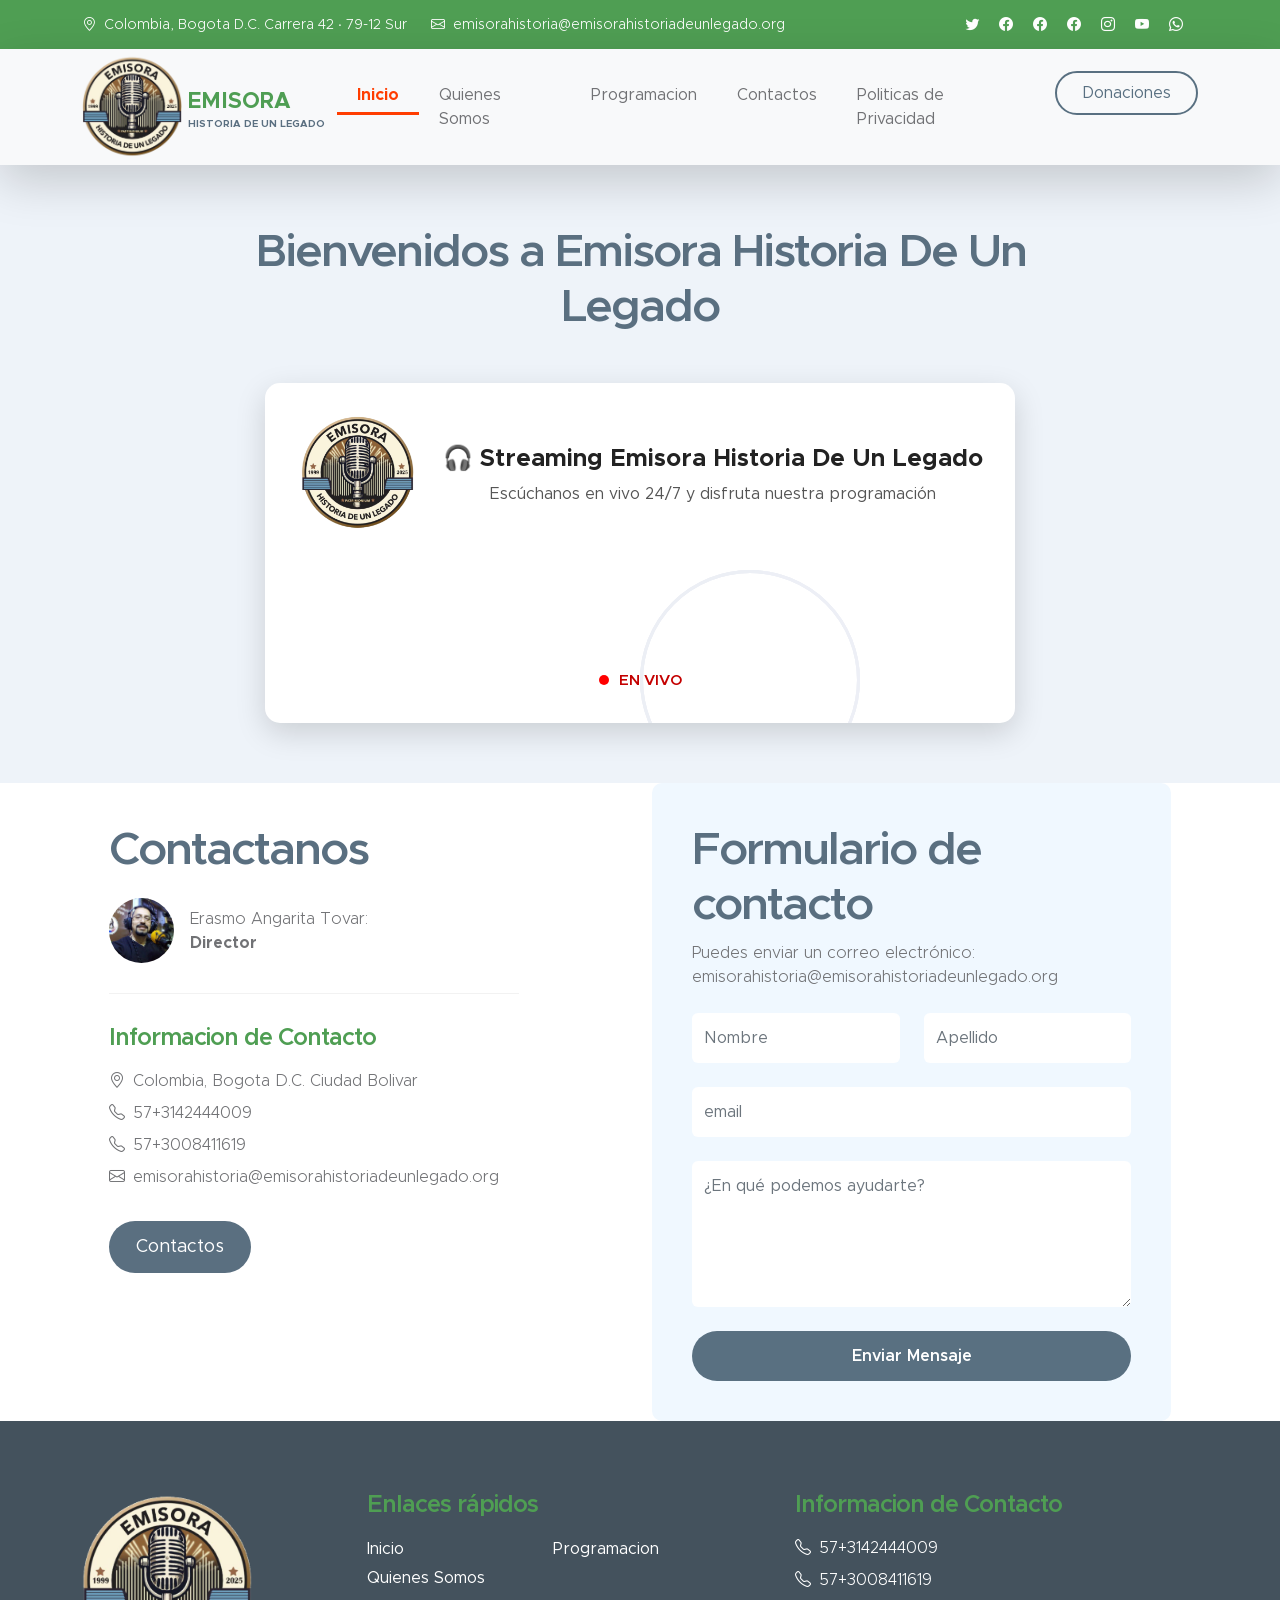
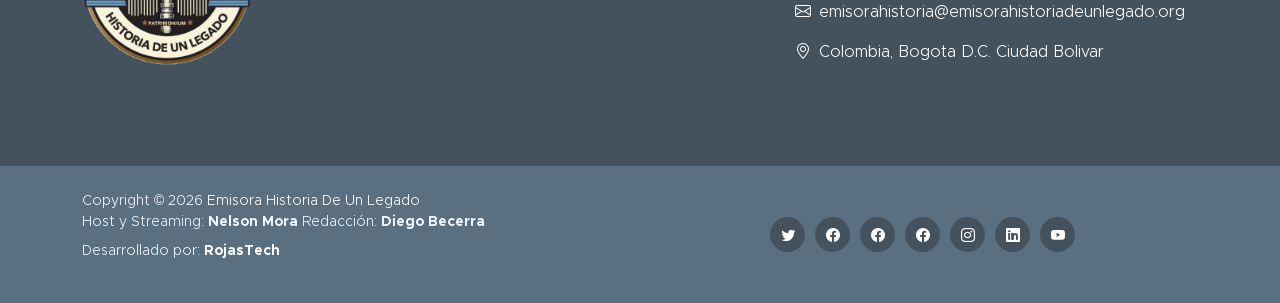
==== contactos.html @ 652acbca "Initial commit: Emisora Historia de un Legado" ====
<!doctype html>
<html lang="en">
    <head>
        <meta charset="utf-8">
        <meta name="viewport" content="width=device-width, initial-scale=1">

        <meta name="description" content="">
        <meta name="author" content="">

        <title>Emisora Historia de Un Legado</title>
        <link rel="shortcut icon" href="images/icons/favicon.png">

        <!-- CSS FILES -->        
        <link href="css/bootstrap.min.css" rel="stylesheet">

        <link href="css/bootstrap-icons.css" rel="stylesheet">

        <link href="css/templatemo-kind-heart-charity.css" rel="stylesheet">
<!--

-->

    </head>
    
    <body id="section_1">


        <header class="site-header">
            <div class="container">
                <div class="row">
                    
                    <div class="col-lg-8 col-12 d-flex flex-wrap">
                        <p class="d-flex me-4 mb-0">
                            <i class="bi-geo-alt me-2"></i>
                            Colombia, Bogota D.C. Carrera 42 · 79-12 Sur 
                        </p>

                        <p class="d-flex mb-0">
                            <i class="bi-envelope me-2"></i>

                            <a href="mailto:info@company.com">
                                emisorahistoria@emisorahistoriadeunlegado.org
                            </a>
                        </p>
                    </div>

                    <div class="col-lg-3 col-12 ms-auto d-lg-block d-none">
                        <ul class="social-icon">
                            <li class="social-icon-item">
                                <a href="#" class="social-icon-link bi-twitter"></a>
                            </li>

                            <li class="social-icon-item">
                                <a href="https://www.facebook.com/erasmo.angaritatovar/" class="social-icon-link bi-facebook"></a>
                            </li>
                            <li class="social-icon-item">
                                <a href="https://www.facebook.com/HistoriadeunLegado/about" class="social-icon-link bi-facebook"></a>
                            </li>
                            <li class="social-icon-item">
                                <a href="https://www.facebook.com/EMISORAHistoriaDeUnLegado/" class="social-icon-link bi-facebook"></a>
                            </li>

                            <li class="social-icon-item">
                                <a href="#" class="social-icon-link bi-instagram"></a>
                            </li>

                            <li class="social-icon-item">
                                <a href="https://www.youtube.com/@Historiadeunlegado" class="social-icon-link bi-youtube"></a>
                            </li>

                            <li class="social-icon-item">
                                <a href="https://wa.me/573142444009" class="social-icon-link bi-whatsapp"></a>
                            </li>
                        </ul>
                    </div>

                </div>
            </div>
        </header>

        <nav class="navbar navbar-expand-lg bg-light shadow-lg">
            <div class="container">
                <a class="navbar-brand" href="index.html">
                    <img src="images/logo.png" class="logo img-fluid" alt="Kind Heart Charity" style="width: 100px; height: auto;">
                    <span>
                        EMISORA
                        <small>Historia de un Legado</small>
                    </span>
                </a>

                <button class="navbar-toggler" type="button" data-bs-toggle="collapse" data-bs-target="#navbarNav" aria-controls="navbarNav" aria-expanded="false" aria-label="Toggle navigation">
                    <span class="navbar-toggler-icon"></span>
                </button>

                <div class="collapse navbar-collapse" id="navbarNav">
                    <style>
                        .navbar-nav .nav-link.active {
                            color: #ff3d00 !important;
                            font-weight: 700;
                            border-bottom: 3px solid #ff3d00;
                            padding-bottom: 5px;
                        }
                    </style>
                    <ul class="navbar-nav ms-auto">
                        <li class="nav-item">
                            <a class="nav-link click-scroll" href="index.html">Inicio</a>
                        </li>

                        <li class="nav-item">
                            <a class="nav-link click-scroll" href="quienessomos.html">Quienes Somos</a>
                        </li>

                        <li class="nav-item">
                            <a class="nav-link click-scroll" href="programacion.html">Programacion</a>
                        </li>

                        <li class="nav-item">
                            <a class="nav-link click-scroll active" href="contactos.html">Contactos</a>
                        </li>                        

                        <li class="nav-item">
                            <a class="nav-link click-scroll" href="politicas.html">Politicas de Privacidad</a>
                        </li>

                        <li class="nav-item ms-3">
                            <a class="nav-link custom-btn custom-border-btn btn" href="donate.html">Donaciones</a>
                        </li>
                    </ul>
                </div>
            </div>
        </nav>

        <main>

        
            <section class="section-padding radio-bg">
<div class="container">
<div class="row">

<div class="col-lg-10 col-12 text-center mx-auto">
<h2 class="mb-5">Bienvenidos a Emisora Historia De Un Legado</h2>
</div>

<style>

/* fondo azul marino suave */
.radio-bg{
background:#eef3f9;
padding:60px 0;
}

/* contenedor principal */

.radio-section{
max-width:750px;
margin:auto;
background:#ffffff;
border-radius:15px;
padding:30px;
box-shadow:0 10px 30px rgba(0,0,0,0.15);
transition:all 0.3s ease;
position:relative;
overflow:hidden;
}

.radio-section:hover{
transform:scale(1.02);
box-shadow:0 0 25px rgba(0,180,0,0.5);
}

/* ondas de sonido animadas */

.sound-waves{
position:absolute;
left:50%;
top:55%;
transform:translate(-50%,-50%);
opacity:0.08;
pointer-events:none;
}

.wave{
width:220px;
height:220px;
border-radius:50%;
border:3px solid #1f3c88;
position:absolute;
animation:wave 3s infinite;
}

.wave:nth-child(2){
animation-delay:1s;
}

.wave:nth-child(3){
animation-delay:2s;
}

@keyframes wave{
0%{
transform:scale(0.5);
opacity:0.4;
}
100%{
transform:scale(1.6);
opacity:0;
}
}

/* encabezado */

.radio-header{
display:flex;
align-items:center;
justify-content:center;
gap:25px;
margin-bottom:20px;
flex-wrap:wrap;
position:relative;
z-index:2;
}

/* logo */

.radio-logo img{
width:120px;
height:120px;
object-fit:contain;
}

/* textos */

.radio-title{
font-size:24px;
font-weight:bold;
color:#222;
}

.radio-subtitle{
font-size:16px;
color:#555;
margin-top:5px;
}

/* reproductor */

.radio-player{
margin-top:20px;
position:relative;
z-index:2;
}

.radio-player iframe{
border:none;
border-radius:10px;
width:100%;
max-width:420px;
height:95px;
}

/* indicador en vivo */

.radio-live{
margin-top:15px;
font-size:15px;
font-weight:600;
color:#c40000;
position:relative;
z-index:2;
}

.live-dot{
display:inline-block;
width:10px;
height:10px;
background:red;
border-radius:50%;
margin-right:6px;
animation:blink 1s infinite;
}

@keyframes blink{
0%{opacity:1;}
50%{opacity:0.2;}
100%{opacity:1;}
}

</style>

<div class="radio-section text-center">

<!-- ondas animadas -->
<div class="sound-waves">
<div class="wave"></div>
<div class="wave"></div>
<div class="wave"></div>
</div>

<div class="radio-header">

<div class="radio-logo">
<img src="images/logo.png" alt="Logo Emisora">
</div>

<div>
<div class="radio-title">🎧 Streaming Emisora Historia De Un Legado</div>
<div class="radio-subtitle">Escúchanos en vivo 24/7 y disfruta nuestra programación</div>
</div>

</div>

<div class="radio-player">

<iframe 
name="contenedorPlayer"
allow="autoplay"
scrolling="no"
src="https://cp.usastreams.com/pr2g/APPlayerRadioHTML5.aspx?stream=https://panel.virtualtecnologe.com:8110/;&fondo=05&formato=mpeg&color=7&titulo=2&autoStart=1&vol=5&tipo=2&nombre=HISTORIA+DE+UN+LEGADO&imagen=https://cp.usastreams.com/playerHTML5/img/equalizer1.gif">
</iframe>

</div>

<div class="radio-live">
<span class="live-dot"></span> EN VIVO
</div>

</div>

</div>
</div>
</section>
                          
                          

                        </div>
                          






            <section class="contact-section section-padding>
                <div class="container">
                    <div class="row">

                        <div class="col-lg-4 col-12 ms-auto mb-5 mb-lg-0">
                            <div class="contact-info-wrap">
                                <h2>Contactanos</h2>

                                <div class="contact-image-wrap d-flex flex-wrap">
                                    <img src="images/avatar/pretty-blonde-woman-wearing-white-t-shirt.jpg" class="img-fluid avatar-image" alt="">

                                    <div class="d-flex flex-column justify-content-center ms-3">
                                        <p class="mb-0">Erasmo Angarita Tovar:</p>
                                        <p class="mb-0"><strong>Director</strong></p>
                                    </div>
                                </div>

                                <div class="contact-info">
                                    <h5 class="mb-3">Informacion de Contacto</h5>

                                    <p class="d-flex mb-2">
                                        <i class="bi-geo-alt me-2"></i>
                                        Colombia, Bogota D.C. Ciudad Bolivar
                                    </p>

                                    <p class="d-flex mb-2">
                                        <i class="bi-telephone me-2"></i>

                                        <a href="tel: 3142444009">
                                            57+3142444009
                                        </a>
                                    </p>
                                    <p class="d-flex mb-2">
                                        <i class="bi-telephone me-2"></i>

                                        <a href="tel: 3142444009">
                                            57+3008411619
                                        </a>
                                    </p>

                                    <p class="d-flex">
                                        <i class="bi-envelope me-2"></i>

                                        <a href="mailto:emisorahistoria@emisorahistoriadeunlegado.org">
                                            emisorahistoria@emisorahistoriadeunlegado.org
                                        </a>                                        
                                    </p>

                                    <a href="#" class="custom-btn btn mt-3">Contactos</a>
                                </div>
                            </div>
                        </div>

                        <div class="col-lg-5 col-12 mx-auto">
                            <form class="custom-form contact-form" action="enviar_correo.php" method="POST" role="form">
                                <h2>Formulario de contacto</h2>

                                <p class="mb-4">Puedes enviar un correo electrónico:
                                    <a href="#">emisorahistoria@emisorahistoriadeunlegado.org</a>
                                </p>
                                <div class="row">
                                    <div class="col-lg-6 col-md-6 col-12">
                                        <input type="text" name="first-name" id="first-name" class="form-control" placeholder="Nombre" required>
                                    </div>

                                    <div class="col-lg-6 col-md-6 col-12">
                                        <input type="text" name="last-name" id="last-name" class="form-control" placeholder="Apellido" required>
                                    </div>
                                </div>

                                <input type="email" name="email" id="email" pattern="[^ @]*@[^ @]*" class="form-control" placeholder="email" required>

                                <textarea name="message" rows="5" class="form-control" id="message" placeholder="¿En qué podemos ayudarte?"></textarea>

                                <button type="submit" class="form-control">Enviar Mensaje</button>
                            </form>
                        </div>

                    </div>
                </div>
            </section>
        </main>

        <footer class="site-footer">
            <div class="container">
                <div class="row">
                    <div class="col-lg-3 col-12 mb-4">
                        <img src="images/logo.png" class="logo img-fluid" alt="" style="width: 170px; height: auto;">
                    </div>

                    <div class="col-lg-4 col-md-6 col-12 mb-4">
                        <h5 class="site-footer-title mb-3">Enlaces rápidos</h5>

                        <ul class="footer-menu">
                            <li class="footer-menu-item"><a href="#" class="footer-menu-link">Inicio</a></li>

                            <li class="footer-menu-item"><a href="#" class="footer-menu-link">Quienes Somos</a></li>

                            <li class="footer-menu-item"><a href="#" class="footer-menu-link">Programacion</a></li>
                            
                        </ul>
                    </div>

                    <div class="col-lg-4 col-md-6 col-12 mx-auto">
                        <h5 class="site-footer-title mb-3">Informacion de Contacto</h5>

                        <p class="text-white d-flex mb-2">
                            <i class="bi-telephone me-2"></i>

                            <a href="tel: 120-240-9600" class="site-footer-link">
                                57+3142444009
                            </a>
                        </p>
                        <p class="text-white d-flex mb-2">
                            <i class="bi-telephone me-2"></i>

                            <a href="tel: 120-240-9600" class="site-footer-link">
                                57+3008411619
                            </a>
                        </p>

                        <p class="text-white d-flex">
                            <i class="bi-envelope me-2"></i>

                            <a href="mailto:info@yourgmail.com" class="site-footer-link">
                                emisorahistoria@emisorahistoriadeunlegado.org
                            </a>
                        </p>

                        <p class="text-white d-flex mt-3">
                            <i class="bi-geo-alt me-2"></i>
                            Colombia, Bogota D.C. Ciudad Bolivar
                        </p>

                        
                    </div>
                </div>
            </div>

            <div class="site-footer-bottom">
                <div class="container">
                    <div class="row">

                        <div class="col-lg-6 col-md-7 col-12">
                            <p class="copyright-text mb-0">Copyright © 2026 <a href="#">Emisora Historia De Un Legado</a>
                                </a></p>
                                <p class="copyright-text mb-0">
Host y Streaming: <strong>Nelson Mora</strong> 
Redacción: <strong>Diego Becerra</strong>
</p>

<p class="copyright-text mt-2">
Desarrollado por: <strong><a href="https://rojastech.online" target="_blank">RojasTech</a></strong>
</p>
                        </div>
                        
                        <div class="col-lg-6 col-md-5 col-12 d-flex justify-content-center align-items-center mx-auto">
                            <ul class="social-icon">
                                <li class="social-icon-item">
                                    <a href="#" class="social-icon-link bi-twitter"></a>
                                </li>

                                <li class="social-icon-item">
                                    <a href="https://www.facebook.com/erasmo.angaritatovar/" class="social-icon-link bi-facebook"></a>
                                </li>
                                <li class="social-icon-item">
                                    <a href="https://www.facebook.com/HistoriadeunLegado/about" class="social-icon-link bi-facebook"></a>
                                </li>
                                <li class="social-icon-item">
                                    <a href="https://www.facebook.com/EMISORAHistoriaDeUnLegado/" class="social-icon-link bi-facebook"></a>
                                </li>

                                <li class="social-icon-item">
                                    <a href="#" class="social-icon-link bi-instagram"></a>
                                </li>

                                <li class="social-icon-item">
                                    <a href="#" class="social-icon-link bi-linkedin"></a>
                                </li>

                                <li class="social-icon-item">
                                    <a href="https://www.youtube.com/@Historiadeunlegado" class="social-icon-link bi-youtube"></a>
                                </li>
                            </ul>
                        </div>
                        
                    </div>
                </div>
            </div>
        </footer>

        <!-- JAVASCRIPT FILES -->
        <script src="js/jquery.min.js"></script>
        <script src="js/bootstrap.min.js"></script>
        <script src="js/jquery.sticky.js"></script>
        <script src="js/click-scroll.js"></script>
        <script src="js/counter.js"></script>
        <script src="js/custom.js"></script>

    </body>
</html>
---- css/templatemo-kind-heart-charity.css ----
/*

TemplateMo 581 Kind Heart Charity

https://templatemo.com/tm-581-kind-heart-charity

*/



@font-face {
    font-family: 'Metropolis';
    src: url('../fonts/Metropolis/Metropolis-Regular.woff2') format('woff2'),
        url('../fonts/Metropolis/Metropolis-Regular.woff') format('woff');
    font-weight: normal;
    font-style: normal;
    font-display: swap;
}

@font-face {
    font-family: 'Metropolis';
    src: url('../fonts/Metropolis/Metropolis-Light.woff2') format('woff2'),
        url('../fonts/Metropolis/Metropolis-Light.woff') format('woff');
    font-weight: 300;
    font-style: normal;
    font-display: swap;
}

@font-face {
    font-family: 'Metropolis';
    src: url('../fonts/Metropolis/Metropolis-SemiBold.woff2') format('woff2'),
        url('../fonts/Metropolis/Metropolis-SemiBold.woff') format('woff');
    font-weight: 600;
    font-style: normal;
    font-display: swap;
}

@font-face {
    font-family: 'Metropolis';
    src: url('../fonts/Metropolis/Metropolis-Bold.woff2') format('woff2'),
        url('../fonts/Metropolis/Metropolis-Bold.woff') format('woff');
    font-weight: bold;
    font-style: normal;
    font-display: swap;
}

/*---------------------------------------
  CUSTOM PROPERTIES ( VARIABLES )             
-----------------------------------------*/
:root {
  --white-color:                  #ffffff;
  --primary-color:                #4f9e53;
  --secondary-color:              #5a6f80;
  --section-bg-color:             #f0f8ff;
  --site-footer-bg-color:         #44525d;
  --custom-btn-bg-color:          #597081;
  --custom-btn-bg-hover-color:    #5bc1ac;
  --dark-color:                   #000000;
  --p-color:                      #717275;
  --border-color:                 #e9eaeb;

  --body-font-family:             'Metropolis', sans-serif;

  --h1-font-size:                 52px;
  --h2-font-size:                 46px;
  --h3-font-size:                 32px;
  --h4-font-size:                 28px;
  --h5-font-size:                 24px;
  --h6-font-size:                 22px;
  --p-font-size:                  16px;
  --btn-font-size:                18px;
  --copyright-font-size:          14px;

  --border-radius-large:          100px;
  --border-radius-medium:         20px;
  --border-radius-small:          10px;

  --font-weight-light:            300;
  --font-weight-normal:           400;
  --font-weight-semibold:         600;
  --font-weight-bold:             700;
}

body {
  background-color: var(--white-color);
  font-family: var(--body-font-family); 
}


/*---------------------------------------
  TYPOGRAPHY               
-----------------------------------------*/

h2,
h3,
h4,
h5,
h6 {
  color: var(--dark-color);
}

h1,
h2,
h3,
h4,
h5,
h6 {
  font-weight: var(--font-weight-semibold);
  letter-spacing: -1px;
}

h1 {
  font-size: var(--h1-font-size);
  font-weight: var(--font-weight-bold);
  letter-spacing: -2px;
}

h2 {
  color: var(--secondary-color);
  font-size: var(--h2-font-size);
  letter-spacing: -2px;
}

h3 {
  font-size: var(--h3-font-size);
}

h4 {
  font-size: var(--h4-font-size);
}

h5 {
  color: var(--primary-color);
  font-size: var(--h5-font-size);
}

h6 {
  font-size: var(--h6-font-size);
}

p {
  color: var(--p-color);
  font-size: var(--p-font-size);
  font-weight: var(--font-weight-light);
}

ul li {
  color: var(--p-color);
  font-size: var(--p-font-size);
  font-weight: var(--font-weight-normal);
}

a, 
button {
  touch-action: manipulation;
  transition: all 0.3s;
}

a {
  color: var(--p-color);
  text-decoration: none;
}

a:hover {
  color: var(--primary-color);
}

b,
strong {
  font-weight: var(--font-weight-bold);
}


/*---------------------------------------
  SECTION               
-----------------------------------------*/
.section-padding {
  padding-top: 100px;
  padding-bottom: 100px;
}

.section-bg {
  background-color: var(--section-bg-color);
}

.section-overlay {
  background: rgba(0, 0, 0, 0.35);
  position: absolute;
  top: 0;
  left: 0;
  pointer-events: none;
  width: 100%;
  height: 100%;
}

.section-overlay + .container {
  position: relative;
}


/*---------------------------------------
  CUSTOM BLOCK               
-----------------------------------------*/
.custom-block-wrap {
  background: var(--white-color);
  border-radius: var(--border-radius-medium);
  position: relative;
  overflow: hidden;
  transition: all 0.5s;
}

.custom-block-wrap:hover {
  box-shadow: 0 1rem 3rem rgba(0,0,0,.175);
}

.custom-block-body {
  padding: 30px;
}

.custom-block-image {
  display: block;
  width: 100%;
  height: 100%;
  object-fit: cover;
}

.custom-block .custom-btn {
  border-radius: 0;
  display: block;
}


/*---------------------------------------
  PROGRESS BAR               
-----------------------------------------*/
.progress {
  background: var(--border-color);
  height: 5px;
}

.progress-bar {
  background: var(--secondary-color);
}


/*---------------------------------------
  CUSTOM ICON COLOR               
-----------------------------------------*/
.custom-icon {
  color: var(--secondary-color);
}


/*---------------------------------------
  CUSTOM LIST               
-----------------------------------------*/
.custom-list {
  margin-bottom: 0;
  padding-left: 0;
}

.custom-list-item {
  list-style: none;
  margin-top: 10px;
  margin-bottom: 10px;
}


/*---------------------------------------
  CUSTOM TEXT BOX               
-----------------------------------------*/
.custom-text-box {
  background: var(--white-color);
  border-radius: var(--border-radius-medium);
  margin-bottom: 24px;
  padding: 40px;
}

.custom-text-box-image {
  border-radius: var(--border-radius-medium);
  width: 100%;
  height: 100%;
  object-fit: cover;
}

.custom-text-box-icon {
  background: var(--section-bg-color);
  border-radius: var(--border-radius-large);
  color: var(--secondary-color);
  font-size: var(--h6-font-size);
  text-align: center;
  display: inline-block;
  vertical-align: middle;
  width: 25px;
  height: 25px;
  line-height: 30px;
}


/*---------------------------------------
  AVATAR IMAGE - TESTIMONIAL, AUTHOR               
-----------------------------------------*/
.avatar-image {
  border-radius: var(--border-radius-large);
  width: 65px;
  height: 65px;
  object-fit: cover;
}


/*---------------------------------------
  CUSTOM BUTTON               
-----------------------------------------*/
.custom-btn {
  background: var(--secondary-color);
  border: 2px solid transparent;
  border-radius: var(--border-radius-large);
  color: var(--white-color);
  font-size: var(--btn-font-size);
  font-weight: var(--font-weight-normal);
  line-height: normal;
  padding: 15px 25px;
}

.navbar-expand-lg .navbar-nav .nav-link.custom-btn {
  color: var(--custom-btn-bg-color);
  margin-top: 8px;
  padding: 12px 25px;
}

.custom-btn:hover {
  background: var(--primary-color);
  color: var(--white-color);
}

.custom-border-btn {
  background: transparent;
  border: 2px solid var(--custom-btn-bg-color);
  color: var(--primary-color);
}

.navbar-expand-lg .navbar-nav .nav-link.custom-btn:hover,
.custom-border-btn:hover {
  background: var(--custom-btn-bg-hover-color);
  border-color: transparent;
  color: var(--white-color);
}


/*---------------------------------------
  NAVIGATION              
-----------------------------------------*/
.navbar {
  background: var(--white-color);
  z-index: 9;
  padding-top: 0;
  padding-bottom: 0;
}

.navbar-brand {
  color: var(--primary-color);
  font-size: var(--h6-font-size);
  font-weight: var(--font-weight-bold);
}

.navbar-brand span {
  display: inline-block;
  vertical-align: middle;
}

.navbar-brand small {
  color: var(--secondary-color);
  display: block;
  font-size: 10px;
  line-height: normal;
  text-transform: uppercase;
}

.logo {
  width: 80px;
  height: auto;
}

.navbar-expand-lg .navbar-nav .nav-link {
  margin-right: 0;
  margin-left: 0;
  padding: 20px;
}

.navbar-nav .nav-link {
  display: inline-block;
  color: var(--p-color);
  font-size: var(--p-font-size);
  font-weight: var(--font-weight-medium);
  position: relative;
  padding-top: 15px;
  padding-bottom: 15px;
}

.navbar-nav .nav-link.active, 
.navbar-nav .nav-link:hover {
  background: transparent;
  color: var(--primary-color);
}

.dropdown-menu {
  background: var(--white-color);
  box-shadow: 0 1rem 3rem rgba(0,0,0,.175);
  border: 0;
  max-width: 50px;
  padding: 0;
  margin-top: 20px;
}

.dropdown-item {
  display: inline-block;
  color: var(--p-bg-color);
  font-size: var(--menu-font-size);
  font-weight: var(--font-weight-medium);
  position: relative;
  padding-top: 10px;
  padding-bottom: 10px;
}

.dropdown-menu li:last-child .dropdown-item {
  padding-top: 0;
}

.dropdown-item.active, 
.dropdown-item:active,
.dropdown-item:focus, 
.dropdown-item:hover {
  background: transparent;
  color: var(--primary-color);
}

.dropdown-toggle::after {
  content: "\f282";
  display: inline-block;
  font-family: bootstrap-icons !important;
  font-size: var(--copyright-font-size);
  font-style: normal;
  font-weight: normal !important;
  font-variant: normal;
  text-transform: none;
  line-height: 1;
  vertical-align: -.125em;
  -webkit-font-smoothing: antialiased;
  -moz-osx-font-smoothing: grayscale;
  position: relative;
  left: 2px;
  border: 0;
}

@media screen and (min-width: 992px) {
  .dropdown:hover .dropdown-menu {
    display: block;
    margin-top: 0;
  }
}

.navbar-toggler {
  border: 0;
  padding: 0;
  cursor: pointer;
  margin: 0;
  width: 30px;
  height: 35px;
  outline: none;
}

.navbar-toggler:focus {
  outline: none;
  box-shadow: none;
}

.navbar-toggler[aria-expanded="true"] .navbar-toggler-icon {
  background: transparent;
}

.navbar-toggler[aria-expanded="true"] .navbar-toggler-icon:before,
.navbar-toggler[aria-expanded="true"] .navbar-toggler-icon:after {
  transition: top 300ms 50ms ease, -webkit-transform 300ms 350ms ease;
  transition: top 300ms 50ms ease, transform 300ms 350ms ease;
  transition: top 300ms 50ms ease, transform 300ms 350ms ease, -webkit-transform 300ms 350ms ease;
  top: 0;
}

.navbar-toggler[aria-expanded="true"] .navbar-toggler-icon:before {
  transform: rotate(45deg);
}

.navbar-toggler[aria-expanded="true"] .navbar-toggler-icon:after {
  transform: rotate(-45deg);
}

.navbar-toggler .navbar-toggler-icon {
  background: var(--dark-color);
  transition: background 10ms 300ms ease;
  display: block;
  width: 30px;
  height: 2px;
  position: relative;
}

.navbar-toggler .navbar-toggler-icon:before,
.navbar-toggler .navbar-toggler-icon:after {
  transition: top 300ms 350ms ease, -webkit-transform 300ms 50ms ease;
  transition: top 300ms 350ms ease, transform 300ms 50ms ease;
  transition: top 300ms 350ms ease, transform 300ms 50ms ease, -webkit-transform 300ms 50ms ease;
  position: absolute;
  right: 0;
  left: 0;
  background: var(--dark-color);
  width: 30px;
  height: 2px;
  content: '';
}

.navbar-toggler .navbar-toggler-icon::before {
  top: -8px;
}

.navbar-toggler .navbar-toggler-icon::after {
  top: 8px;
}


/*---------------------------------------
  SITE HEADER              
-----------------------------------------*/
.site-header {
  background: var(--primary-color);
  padding-top: 15px;
  padding-bottom: 10px;
}

.site-header p,
.site-header p a,
.site-header .social-icon-link {
  color: var(--white-color);
  font-size: var(--copyright-font-size);
}

.site-header .social-icon {
  text-align: right;
}

.site-header .social-icon-link {
  background: transparent;
  width: inherit;
  height: inherit;
  line-height: inherit;
  margin-right: 15px;
}


/*---------------------------------------
  HERO & HERO SLIDE         
-----------------------------------------*/
.hero-section-full-height {
  height: 680px;
  min-height: 680px;
  position: relative;
}

.carousel:hover .carousel-control-next-icon, 
.carousel:hover .carousel-control-prev-icon {
  opacity: 1;
}

#hero-slide .carousel-item {
  height: 680px;
  min-height: 680px;
}

#hero-slide .carousel-caption {
  background: var(--white-color);
  clip-path: polygon(100% 100%, 100% 150px, 0 100%);
  color: var(--secondary-color);
  top: 1px;
  bottom: -1px;
  right: 0;
  left: auto;
  text-align: right;
  min-width: 680px;
  min-height: 680px;
  padding: 100px 100px 50px 100px;
}

.carousel-image {
  display: block;
  width: 100%;
  min-height: 680px;
}

#hero-slide .carousel-indicators-wrap {
  position: absolute;
  bottom: 0;
  right: 0;
  left: 0;
}

#hero-slide .carousel-indicators {
  margin-right: 0;
  margin-left: 22px;
  justify-content: inherit;
}

.carousel-control-next, 
.carousel-control-prev {
  opacity: 1;
}

.carousel-control-next-icon, 
.carousel-control-prev-icon {
  background-color: var(--secondary-color);
  border-radius: var(--border-radius-large);
  background-size: 60% 60%;
  width: 80px;
  height: 80px;
  opacity: 0;
  transition: all 0.5s;
}

.carousel-control-next-icon:hover, 
.carousel-control-prev-icon:hover {
  background-color: var(--primary-color);
}


/*---------------------------------------
  FEATURE BLOCK              
-----------------------------------------*/
.featured-block {
  text-align: center;
  transition: all 0.5s ease;
  min-height: 256px;
  padding: 15px;
}

.featured-block:hover {
  background: var(--white-color);
  border-radius: var(--border-radius-medium);
  box-shadow: 0 1rem 3rem rgba(0,0,0,.175);
}

.featured-block:hover .featured-block-image {
  transform: scale(0.75);
}

.featured-block-image {
  display: block;
  margin: auto;
  transition: all 0.5s;
}

.featured-block:hover .featured-block-text {
  margin-top: 0;
}

.featured-block-text {
  color: var(--primary-color);
  font-size: var(--h5-font-size);
  margin-top: 20px;
  transition: all 0.5s;
}


/*---------------------------------------
  ABOUT              
-----------------------------------------*/
.about-section {
  background-repeat: no-repeat;
  background-position: center;
  background-size: cover;
}

.about-image {
  border-radius: var(--border-radius-medium);
  display: block;
  width: 350px;
  height: 400px;
  object-fit: cover;
}

.custom-text-block {
  padding: 60px 40px;
}


/*---------------------------------------
  COUNTER NUMBERS              
-----------------------------------------*/
.counter-thumb {
  margin: 20px;
  margin-bottom: 0;
}

.counter-number,
.counter-text {
  color: var(--secondary-color);
  display: block;
}

.counter-number,
.counter-number-text {
  color: var(--primary-color);
  font-size: var(--h1-font-size);
  font-weight: var(--font-weight-bold);
  line-height: normal;
}


/*---------------------------------------
  VOLUNTEER              
-----------------------------------------*/
.volunteer-section {
  background: var(--secondary-color);
  position: relative;
  overflow: hidden;
}

.volunteer-section::after {
  content: "";
  background: var(--primary-color);
  border-radius: 50%;
  position: absolute;
  bottom: -110px;
  right: -80px;
  width: 350px;
  height: 350px;
}

.volunteer-form {
  background: var(--white-color);
  border-radius: var(--border-radius-medium);
  padding: 50px;
}

.volunteer-image {
  border-radius: 100%;
  display: block;
  margin: auto;
  width: 300px;
  height: 300px;
  object-fit: cover;
}

.volunteer-section .custom-block-body {
  max-width: 440px;
  margin: 0 auto;
}

.volunteer-section .custom-block-body p {
  line-height: 1.7;
}


/*---------------------------------------
  DONATE              
-----------------------------------------*/
.donate-section {
  background-image: url('../images/different-people-doing-volunteer-work.jpg');
  background-repeat: no-repeat;
  background-position: center;
  background-size: cover;
  position: relative;
  padding-top: 150px;
  padding-bottom: 150px;
}

.donate-form {
  background: var(--white-color);
  border-radius: var(--border-radius-medium);
  position: relative;
  overflow: hidden;
  padding: 50px;
}


/*---------------------------------------
  NEWS         
-----------------------------------------*/
.news-detail-header-section {
  background-image: url('../images/news/close-up-volunteer-oganizing-stuff-donation.jpg');
  background-repeat: no-repeat;
  background-position: center;
  background-size: cover;
  position: relative;
  padding-top: 150px;
  padding-bottom: 150px;
}

.news-block-top {
  border-radius: var(--border-radius-medium);
  position: relative;
  overflow: hidden;
}

.news-block-two-col-image-wrap {
  border-radius: var(--border-radius-small);
  position: relative;
  overflow: hidden;
  width: 150px;
  margin-right: 20px;
}

.news-category-block {
  background: var(--secondary-color);
  position: absolute;
  bottom: 0;
  right: 0;
  left: 0;
  padding: 10px 20px;
}

.news-category-block .category-block-link {
  color: var(--white-color);
  margin-right: 10px;
}

.news-block-info {
  padding-top: 10px;
  padding-bottom: 10px;
}

.news-block-title-link {
  color: var(--dark-color);
}

.news-detail-image {
  display: block;
  border-radius: var(--border-radius-medium);
}

blockquote {
  background: var(--section-bg-color);
  border-radius: var(--border-radius-small);
  font-size: var(--h5-font-size);
  font-weight: var(--font-weight-semibold);
  color: var(--site-footer-bg-color);
  margin-top: 30px;
  margin-bottom: 30px;
  padding: 90px 50px 50px 50px;
  text-align: center;
}

blockquote::before {
  content: "“";
  color: var(--custom-btn-bg-color);
  font-size: 100px;
  line-height: 1rem;
  display: block;
}

.author-comment-link {
  font-size: var(--copyright-font-size);
  font-weight: var(--font-weight-semibold);
}

.search-form {
  margin-top: 20px;
}

.category-block,
.subscribe-form {
  margin-top: 40px;
  margin-bottom: 40px;
}

.category-block-link {
  font-size: var(--copyright-font-size);
  margin-top: 5px;
  margin-bottom: 5px;
}

.category-block-link:hover {
  color: var(--primary-color);
}

.badge {
  background: var(--secondary-color);
  border-radius: var(--border-radius-medium);
  font-weight: var(--font-weight-normal);
  line-height: normal;
  padding-bottom: 2px;
}

.tags-block-link {
  border: 1px solid var(--border-color);
  border-radius: var(--border-radius-medium);
  display: inline-block;
  font-size: var(--copyright-font-size);
  line-height: normal;
  margin-right: 10px;
  margin-top: 5px;
  margin-bottom: 5px;
  padding: 8px 15px;
}

.tags-block-link:hover {
  border-color: var(--dark-color);
  color: var(--dark-color);
}

.cta-section {
  position: relative;
  overflow: hidden;
}

.cta-section::before {
  content: "";
  background-color: var(--primary-color);
  border-radius: 50%;
  position: absolute;
  top: -100px;
  left: -30px;
  margin: auto;
  width: 200px;
  height: 200px;
}

.cta-section::after {
  content: "";
  border: 20px solid var(--custom-btn-bg-color);
  border-radius: 50%;
  position: absolute;
  bottom: -100px;
  right: 0;
  left: 0;
  margin: auto;
  width: 150px;
  height: 150px;
}


/*---------------------------------------
  TESTIMONIAL CAROUSEL              
-----------------------------------------*/
.testimonial-section {
  position: relative;
  overflow: hidden;
  text-align: center;
}

.testimonial-section::before {
  content: "";
  background-color: var(--primary-color);
  border-radius: 50%;
  position: absolute;
  top: -100px;
  left: -30px;
  margin: auto;
  width: 250px;
  height: 250px;
}

.testimonial-section::after {
  content: "";
  background: var(--custom-btn-bg-color);
  border-radius: 50%;
  position: absolute;
  bottom: -110px;
  right: -80px;
  width: 350px;
  height: 350px;
}

#testimonial-carousel .carousel-caption {
  position: relative;
  right: 0;
  bottom: 0;
  left: 0;
}

#testimonial-carousel .carousel-title {
  background: var(--section-bg-color);
  line-height: normal;
  margin-bottom: 30px;
}

#testimonial-carousel .carousel-title::before {
  content: open-quote;
  color: var(--p-color);
  font-size: var(--h1-font-size);
  position: relative;
  top: 10px;
  right: 10px;
}

#testimonial-carousel .carousel-title::after {
  content: close-quote;
  color: var(--p-color);
  font-size: var(--h1-font-size);
  position: relative;
  top: 10px;
  left: 10px;
}

#testimonial-carousel .carousel-title {
  quotes: "“" "”" "‘" "’";
}

#testimonial-carousel .carousel-name {
  background: var(--primary-color);
  border-radius: var(--border-radius-medium);
  position: relative;
  overflow: hidden;
  padding: 10px 20px;
}

#testimonial-carousel .carousel-name::before {
  content: "";
  position: absolute;
  top: -10px;
  right: 0;
  left: 0;
  width: 0;
  height: 0;
  margin: auto;
  border-left: 10px solid transparent;
  border-right: 10px solid transparent;
  border-bottom: 10px solid var(--primary-color);
}

.carousel-name-title {
  font-weight: var(--font-weight-semibold);
}

#testimonial-carousel .carousel-indicators {
  position: relative;
  top: 150px;
  bottom: auto;
  margin-top: 50px;
  margin-bottom: 150px;
}

#testimonial-carousel .carousel-indicators li {
  text-indent: inherit;
  background: transparent;
  margin: 0 10px; 
}

#testimonial-carousel .carousel-indicators li,
#testimonial-carousel .carousel-indicators li::before {
  width: 45px;
  height: 45px; 
}

#testimonial-carousel .carousel-indicators .avatar-image {
  width: 45px;
  height: 45px; 
}

#testimonial-carousel .carousel-indicators .active,
#testimonial-carousel .carousel-indicators .active .avatar-image {
  background: transparent;
  width: 50px; 
  height: 50px;
}


/*---------------------------------------
  CONTACT               
-----------------------------------------*/
.contact-section {
  background: var(--white-color);
}

.contact-form {
  background: var(--section-bg-color);
  border-radius: var(--border-radius-small);
  padding: 40px;
}

.contact-info-wrap {
  padding-top: 40px;
}

.contact-image-wrap {
  border-bottom: 1px solid rgba(0, 0, 0, 0.05);
  margin-top: 20px;
  margin-bottom: 30px;
  padding-bottom: 30px;
  width: 100%;
}


/*---------------------------------------
  CUSTOM FORM               
-----------------------------------------*/
.custom-form .form-control,
.input-group-file {
  background-color: var(--section-bg-color);
  box-shadow: none;
  border: 0;
  color: var(--p-color);
  margin-bottom: 24px;
  padding-top: 13px;
  padding-bottom: 13px;
  outline: none;
}

.custom-form .form-control:hover,
.custom-form .form-control:focus {
  border-color: var(--secondary-color);
}

.custom-form label {
  margin-bottom: 10px;
}

.custom-form .form-check-group {
  margin-bottom: 20px;
}

.donate-form .form-check-group-donation-frequency {
  padding-right: 0;
}

.form-check-group-donation-frequency + .form-check-group-donation-frequency {
  padding-right: 12px;
  padding-left: 0;
}

.form-check-group-donation-frequency .form-check-label {
  font-weight: var(--font-weight-semibold);
}

#DonationFrequencyOne {
  border-top-right-radius: 0;
  border-bottom-right-radius: 0;
}

#DonationFrequencyMonthly {
  border-top-left-radius: 0;
  border-bottom-left-radius: 0;
}

.custom-form .form-check-radio {
  position: relative;
  height: 100%;
  padding-left: 0;
}

.custom-form .input-group-text {
  background: var(--secondary-color);
  border: 0;
  color: var(--white-color);
}

.custom-form .form-check-radio .form-check-label {
  position: absolute;
  top: 50%;
  left: 50%;
  transform: translate(-50%, -50%);
  text-align: center;
}

.form-check-radio .form-check-input[type=radio] {
  background-color: var(--section-bg-color);
  border-radius: .25rem;
  border: 0;
  box-shadow: none;
  outline: none;
  width: 100%;
  margin-top: 0;
  margin-left: 0;
  padding: 25px 50px;
  transition: all 0.5s;
}

.form-check-radio .form-check-input:checked[type=radio] {
  background-image: none;
}

.form-check-radio .form-check-input:checked[type=radio] + .form-check-label,
.form-check-radio .form-check-input:hover + .form-check-label,
.form-check-radio .form-check-input:checked + .form-check-label {
  color: var(--white-color);
}

.form-check-radio .form-check-input:hover,
.form-check-radio .form-check-input:checked {
  background-color: var(--secondary-color);
  border-color: var(--white-color);
}

.input-group-file {
  border-radius: .25rem;
  padding: 13px .75rem;
}

.input-group-file input[type=file] {
  width: 0.1px;
  height: 0.1px;
  opacity: 0;
  overflow: hidden;
  position: absolute;
  z-index: -1;
  padding: 0;
}

.input-group-file .input-group-text {
  background: transparent;
  color: inherit;
  margin-bottom: 0;
  padding: 0;
}

.custom-form button[type="submit"] {
  background: var(--custom-btn-bg-color);
  border: none;
  border-radius: var(--border-radius-large);
  color: var(--white-color);
  font-size: var(--p-font-size);
  font-weight: var(--font-weight-semibold);
  transition: all 0.3s;
  margin-bottom: 0;
}

.custom-form button[type="submit"]:hover,
.custom-form button[type="submit"]:focus {
  background: var(--custom-btn-bg-hover-color);
  border-color: transparent;
}


/*---------------------------------------
  CONTACT SEARCH & DONATE & SUBCRIBE FORM              
-----------------------------------------*/
.contact-form .form-control {
  background: var(--white-color);
}

.search-form {
  position: relative;
}

.search-form .form-control {
  padding-right: 50px;
}

.search-form button[type="submit"] {
  background: transparent;
  position: absolute;
  top: 0;
  right: 0;
  color: var(--p-color);
  width: 50px;
  padding: 12px;
}

.search-form button[type="submit"]:hover {
  background: transparent;
  color: var(--dark-color);
}

.subscribe-form {
  background: var(--section-bg-color);
  border-radius: var(--border-radius-small);
  padding: 30px;
}

.subscribe-form .form-control {
  background: var(--white-color);
}

.donate-form .form-control {
  margin-bottom: 0;
}


/*---------------------------------------
  SITE FOOTER              
-----------------------------------------*/
.site-footer {
  background-color: var(--site-footer-bg-color);
  padding-top: 70px;
}

.site-footer-bottom {
  background-color: var(--secondary-color);
  position: relative;
  z-index: 2;
  margin-top: 70px;
  padding-top: 25px;
  padding-bottom: 25px;
}

.site-footer-bottom a {
	color: var(--white-color);
}

.site-footer-bottom a:hover {
	color: #FF6;
}

.site-footer-link {
  color: var(--white-color);
}

.copyright-text {
  color: var(--section-bg-color);
  font-size: var(--copyright-font-size);
  margin-right: 30px;
}

.site-footer .custom-btn {
  font-size: var(--copyright-font-size);
}

.site-footer .custom-btn:hover {
  background: var(--primary-color);
}


/*---------------------------------------
  FOOTER MENU               
-----------------------------------------*/
.footer-menu {
  column-count: 2;
  margin: 0;
  padding: 0;
}

.footer-menu-item {
  list-style: none;
  display: block;
}

.footer-menu-link {
  font-size: var(--p-font-size);
  color: var(--white-color);
  display: inline-block;
  vertical-align: middle;
  margin-right: 10px;
  margin-bottom: 5px;
}


/*---------------------------------------
  SOCIAL ICON               
-----------------------------------------*/
.social-icon {
  margin: 0;
  padding: 0;
}

.social-icon-item {
  list-style: none;
  display: inline-block;
  vertical-align: top;
}

.social-icon-link {
  background: var(--site-footer-bg-color);
  border-radius: var(--border-radius-large);
  color: var(--white-color);
  font-size: var(--copyright-font-size);
  display: block;
  margin-right: 5px;
  text-align: center;
  width: 35px;
  height: 35px;
  line-height: 38px;
}

.social-icon-link:hover {
  background: var(--primary-color);
  color: var(--white-color);
}


/*---------------------------------------
  RESPONSIVE STYLES               
-----------------------------------------*/
@media screen and (min-width: 1600px) {
  .featured-block {
    min-height: inherit;
  }

  .volunteer-section::after {
    width: 450px;
    height: 450px;
  }
  
  .volunteer-image {
    width: 350px;
    height: 350px;
  }
}

@media screen and (max-width: 1170px) {
  #hero-slide .carousel-image {
    height: 100%;
    object-fit: cover;
  }
}

@media screen and (max-width: 991px) {
  h1 {
    font-size: 42px;
  }

  h2 {
    font-size: 36px;
  }

  h3 {
    font-size: 32px;
  }

  h4 {
    font-size: 28px;
  }

  h5 {
    font-size: 20px;
  }

  h6 {
    font-size: 18px;
  }

  .section-padding {
    padding-top: 50px;
    padding-bottom: 50px;
  }

  .hero-form {
    padding-bottom: 40px;
  }

  .donate-form {
    padding: 35px;
  }

  .navbar {
    padding-top: 6px;
    padding-bottom: 6px;
  }

  .navbar-expand-lg .navbar-nav {
    padding-bottom: 30px;
  }

  .navbar-expand-lg .navbar-nav .nav-link {
    padding: 8px 20px;
  }
  
  .dropdown:hover .dropdown-menu {
    display: block;
    position: relative;
    margin-top: 5px;
    margin-bottom: 20px;
    left: 20px;
  }

  .site-header .social-icon {
    text-align: left;
    margin-top: 5px;
  }

  .hero-section-full-height {
    height: inherit;
  }

  .carousel:hover .carousel-control-next-icon, 
  .carousel:hover .carousel-control-prev-icon {
    opacity: 1;
  }

  #hero-slide .carousel-item {
    height: inherit;
  }

  .carousel-control-prev {
    left: 12px;
  }

  .carousel-control-next {
    right: 12px;
  }

  .carousel-control-next-icon, 
  .carousel-control-prev-icon {
    opacity: 1;
    width: 60px;
    height: 60px;
  }

  .news-detail-header-section {
    padding-top: 100px;
    padding-bottom: 100px;
  }

  .cta-section::before {
    width: 150px;
    height: 150px;
  }

  .cta-section::after {
    bottom: -60px;
    width: 100px;
    height: 100px;
  }

  .cta-section .row {
    padding-top: 50px;
    padding-bottom: 50px;
  }

  .volunteer-section::after {
    width: 300px;
    height: 300px;
  }

  .testimonial-section::before {
    width: 150px;
    height: 150px;
  }

  .testimonial-section::after {
    width: 200px;
    height: 200px;
  }

  #testimonial-carousel .carousel-caption {
    padding-top: 0;
  }

  blockquote {
    padding: 70px 30px 30px 30px;
  }

  .about-image {
    width: inherit;
    height: 450px;
  }

  .volunteer-image {
    width: 250px;
    height: 250px;
    margin: 0;
  }

  .custom-text-block {
    padding: 20px 0 0 0;
  }

  .custom-text-box,
  .volunteer-form {
    padding: 30px;
  }

  .counter-number, 
  .counter-number-text {
    font-size: var(--h2-font-size);
  }

  .contact-info-wrap {
    padding-top: 0;
  }

  .site-footer {
    padding-top: 50px;
  }

  .copyright-text-wrap {
    justify-content: center;
  }

  .site-footer-bottom {
    text-align: center;
    margin-top: 50px;
  }

  .site-footer-bottom .footer-menu {
    margin-top: 10px;
    margin-bottom: 10px;
  }
}

@media screen and (max-width: 580px) {
  .hero-section-full-height,
  #hero-slide .carousel-item,
  .carousel-image {
    min-height: 520px;
  }

  #hero-slide .carousel-caption {
    clip-path: polygon(100% 100%, 100% 100px, 0 100%);
    padding-right: 50px;
    min-width: inherit;
    min-height: inherit;
  }
}

@media screen and (max-width: 480px) {
  h1 {
    font-size: 40px;
  }

  h2 {
    font-size: 28px;
  }

  h3 {
    font-size: 26px;
  }

  h4 {
    font-size: 22px;
  }

  h5 {
    font-size: 20px;
  }

  #hero-slide .carousel-caption {
    min-width: inherit;
    padding-bottom: 30px;
  }

  .carousel-control-next-icon, 
  .carousel-control-prev-icon {
    width: 45px;
    height: 45px;
  }

  .volunteer-image {
    width: 150px;
    height: 150px;
  }

  .volunteer-section::after {
    width: 200px;
    height: 200px;
  }

  .testimonial-section::before {
    top: -50px;
    width: 100px;
    height: 100px;
  }

  .testimonial-section::after {
    bottom: -150px;
    width: 200px;
    height: 200px;
  }

  .social-share .tags-block {
    margin-bottom: 10px;
  }

  .donate-form {
    padding: 25px;
  }
}
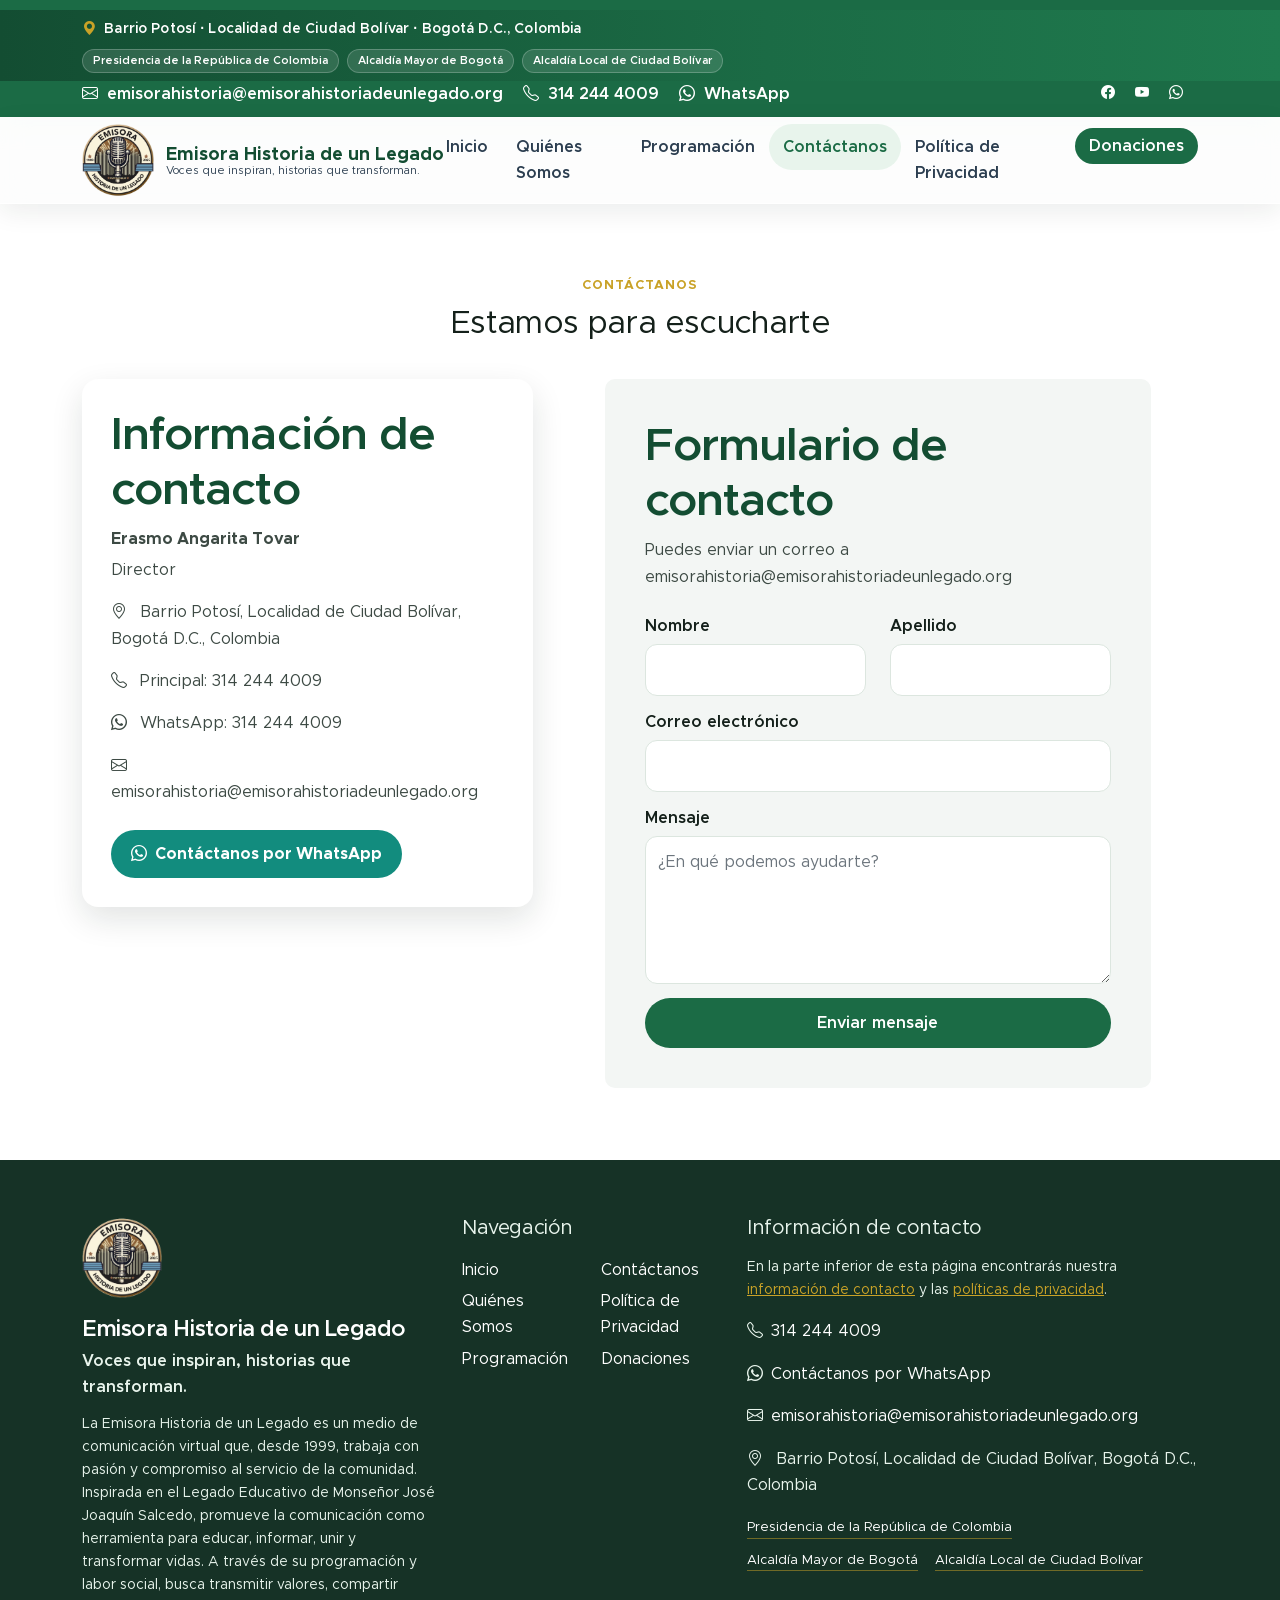
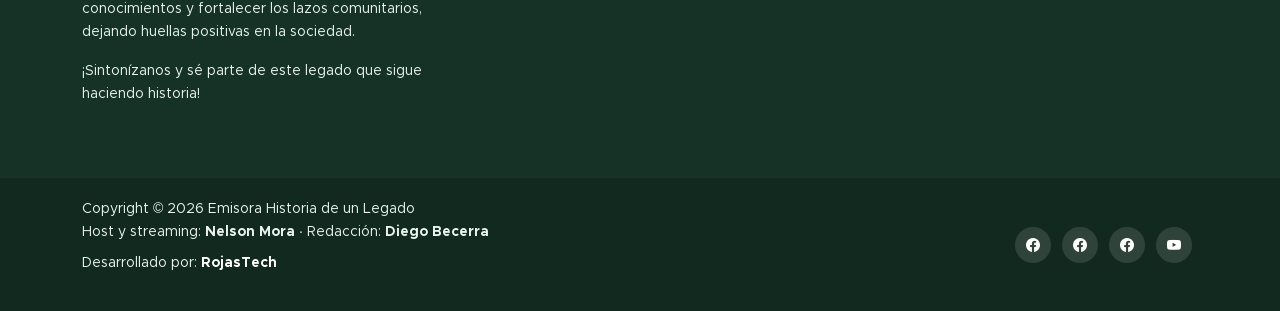
==== commit 3914ac84: "Intervencion 1" ====
--- a/contactos.html
+++ b/contactos.html
@@ -1,423 +1,118 @@
 <!doctype html>
-<html lang="en">
+<html lang="es">
     <head>
         <meta charset="utf-8">
         <meta name="viewport" content="width=device-width, initial-scale=1">
-
-        <meta name="description" content="">
-        <meta name="author" content="">
-
-        <title>Emisora Historia de Un Legado</title>
+        <meta name="description" content="Contáctanos: correo, teléfono, WhatsApp y formulario de la Emisora Historia de un Legado en el Barrio Potosí, Ciudad Bolívar, Bogotá.">
+        <meta name="author" content="Emisora Historia de un Legado">
+        <title>Contáctanos | Emisora Historia de un Legado</title>
         <link rel="shortcut icon" href="images/icons/favicon.png">
-
-        <!-- CSS FILES -->        
         <link href="css/bootstrap.min.css" rel="stylesheet">
-
         <link href="css/bootstrap-icons.css" rel="stylesheet">
-
         <link href="css/templatemo-kind-heart-charity.css" rel="stylesheet">
-<!--
-
--->
-
+        <link href="css/site.css" rel="stylesheet">
     </head>
-    
-    <body id="section_1">
-
-
+    <body>
+        <a class="skip-link" href="#contenido-principal">Saltar al contenido</a>
         <header class="site-header">
+            <div class="top-info-bar">
+                <div class="container">
+                    <p class="top-location"><i class="bi-geo-alt-fill me-1" aria-hidden="true"></i> Barrio Potosí · Localidad de Ciudad Bolívar · Bogotá D.C., Colombia</p>
+                    <nav class="institutional-links" aria-label="Enlaces institucionales">
+                        <a href="https://www.presidencia.gov.co/" target="_blank" rel="noopener noreferrer">Presidencia de la República de Colombia</a>
+                        <a href="https://bogota.gov.co/" target="_blank" rel="noopener noreferrer">Alcaldía Mayor de Bogotá</a>
+                        <a href="https://www.ciudadbolivar.gov.co/" target="_blank" rel="noopener noreferrer">Alcaldía Local de Ciudad Bolívar</a>
+                    </nav>
+                </div>
+            </div>
             <div class="container">
-                <div class="row">
-                    
-                    <div class="col-lg-8 col-12 d-flex flex-wrap">
-                        <p class="d-flex me-4 mb-0">
-                            <i class="bi-geo-alt me-2"></i>
-                            Colombia, Bogota D.C. Carrera 42 · 79-12 Sur 
-                        </p>
-
-                        <p class="d-flex mb-0">
-                            <i class="bi-envelope me-2"></i>
-
-                            <a href="mailto:info@company.com">
-                                emisorahistoria@emisorahistoriadeunlegado.org
-                            </a>
-                        </p>
+                <div class="row align-items-center">
+                    <div class="col-lg-8 col-12">
+                        <div class="header-contact">
+                            <a href="mailto:emisorahistoria@emisorahistoriadeunlegado.org"><i class="bi-envelope me-1" aria-hidden="true"></i> emisorahistoria@emisorahistoriadeunlegado.org</a>
+                            <a href="tel:+573142444009"><i class="bi-telephone me-1" aria-hidden="true"></i> 314 244 4009</a>
+                            <a href="https://wa.me/573142444009" target="_blank" rel="noopener noreferrer"><i class="bi-whatsapp me-1" aria-hidden="true"></i> WhatsApp</a>
+                        </div>
                     </div>
-
-                    <div class="col-lg-3 col-12 ms-auto d-lg-block d-none">
+                    <div class="col-lg-4 col-12 mt-2 mt-lg-0 text-lg-end">
                         <ul class="social-icon">
-                            <li class="social-icon-item">
-                                <a href="#" class="social-icon-link bi-twitter"></a>
-                            </li>
-
-                            <li class="social-icon-item">
-                                <a href="https://www.facebook.com/erasmo.angaritatovar/" class="social-icon-link bi-facebook"></a>
-                            </li>
-                            <li class="social-icon-item">
-                                <a href="https://www.facebook.com/HistoriadeunLegado/about" class="social-icon-link bi-facebook"></a>
-                            </li>
-                            <li class="social-icon-item">
-                                <a href="https://www.facebook.com/EMISORAHistoriaDeUnLegado/" class="social-icon-link bi-facebook"></a>
-                            </li>
-
-                            <li class="social-icon-item">
-                                <a href="#" class="social-icon-link bi-instagram"></a>
-                            </li>
-
-                            <li class="social-icon-item">
-                                <a href="https://www.youtube.com/@Historiadeunlegado" class="social-icon-link bi-youtube"></a>
-                            </li>
-
-                            <li class="social-icon-item">
-                                <a href="https://wa.me/573142444009" class="social-icon-link bi-whatsapp"></a>
-                            </li>
+                            <li class="social-icon-item"><a href="https://www.facebook.com/HistoriadeunLegado/" class="social-icon-link bi-facebook" target="_blank" rel="noopener noreferrer" aria-label="Facebook de Historia de un Legado"></a></li>
+                            <li class="social-icon-item"><a href="https://www.youtube.com/@Historiadeunlegado" class="social-icon-link bi-youtube" target="_blank" rel="noopener noreferrer" aria-label="Canal de YouTube Historia de un legado"></a></li>
+                            <li class="social-icon-item"><a href="https://wa.me/573142444009" class="social-icon-link bi-whatsapp" target="_blank" rel="noopener noreferrer" aria-label="WhatsApp de la emisora"></a></li>
                         </ul>
                     </div>
-
                 </div>
             </div>
         </header>
-
         <nav class="navbar navbar-expand-lg bg-light shadow-lg">
             <div class="container">
                 <a class="navbar-brand" href="index.html">
-                    <img src="images/logo.png" class="logo img-fluid" alt="Kind Heart Charity" style="width: 100px; height: auto;">
-                    <span>
-                        EMISORA
-                        <small>Historia de un Legado</small>
-                    </span>
+                    <img src="images/logo.png" class="logo img-fluid" alt="Emisora Historia de un Legado">
+                    <span>Emisora Historia de un Legado<small>Voces que inspiran, historias que transforman.</small></span>
                 </a>
-
-                <button class="navbar-toggler" type="button" data-bs-toggle="collapse" data-bs-target="#navbarNav" aria-controls="navbarNav" aria-expanded="false" aria-label="Toggle navigation">
+                <button class="navbar-toggler" type="button" data-bs-toggle="collapse" data-bs-target="#navbarNav" aria-controls="navbarNav" aria-expanded="false" aria-label="Abrir menú de navegación">
                     <span class="navbar-toggler-icon"></span>
                 </button>
-
                 <div class="collapse navbar-collapse" id="navbarNav">
-                    <style>
-                        .navbar-nav .nav-link.active {
-                            color: #ff3d00 !important;
-                            font-weight: 700;
-                            border-bottom: 3px solid #ff3d00;
-                            padding-bottom: 5px;
-                        }
-                    </style>
                     <ul class="navbar-nav ms-auto">
-                        <li class="nav-item">
-                            <a class="nav-link click-scroll" href="index.html">Inicio</a>
-                        </li>
-
-                        <li class="nav-item">
-                            <a class="nav-link click-scroll" href="quienessomos.html">Quienes Somos</a>
-                        </li>
-
-                        <li class="nav-item">
-                            <a class="nav-link click-scroll" href="programacion.html">Programacion</a>
-                        </li>
-
-                        <li class="nav-item">
-                            <a class="nav-link click-scroll active" href="contactos.html">Contactos</a>
-                        </li>                        
-
-                        <li class="nav-item">
-                            <a class="nav-link click-scroll" href="politicas.html">Politicas de Privacidad</a>
-                        </li>
-
-                        <li class="nav-item ms-3">
-                            <a class="nav-link custom-btn custom-border-btn btn" href="donate.html">Donaciones</a>
-                        </li>
+                        <li class="nav-item"><a class="nav-link" href="index.html">Inicio</a></li>
+                        <li class="nav-item"><a class="nav-link" href="quienessomos.html">Quiénes Somos</a></li>
+                        <li class="nav-item"><a class="nav-link" href="programacion.html">Programación</a></li>
+                        <li class="nav-item"><a class="nav-link active" href="contactos.html" aria-current="page">Contáctanos</a></li>
+                        <li class="nav-item"><a class="nav-link" href="politicas.html">Política de Privacidad</a></li>
+                        <li class="nav-item ms-lg-2"><a class="nav-link custom-btn custom-border-btn btn" href="donate.html">Donaciones</a></li>
                     </ul>
                 </div>
             </div>
         </nav>
 
-        <main>
-
-        
-            <section class="section-padding radio-bg">
-<div class="container">
-<div class="row">
-
-<div class="col-lg-10 col-12 text-center mx-auto">
-<h2 class="mb-5">Bienvenidos a Emisora Historia De Un Legado</h2>
-</div>
-
-<style>
-
-/* fondo azul marino suave */
-.radio-bg{
-background:#eef3f9;
-padding:60px 0;
-}
-
-/* contenedor principal */
-
-.radio-section{
-max-width:750px;
-margin:auto;
-background:#ffffff;
-border-radius:15px;
-padding:30px;
-box-shadow:0 10px 30px rgba(0,0,0,0.15);
-transition:all 0.3s ease;
-position:relative;
-overflow:hidden;
-}
-
-.radio-section:hover{
-transform:scale(1.02);
-box-shadow:0 0 25px rgba(0,180,0,0.5);
-}
-
-/* ondas de sonido animadas */
-
-.sound-waves{
-position:absolute;
-left:50%;
-top:55%;
-transform:translate(-50%,-50%);
-opacity:0.08;
-pointer-events:none;
-}
-
-.wave{
-width:220px;
-height:220px;
-border-radius:50%;
-border:3px solid #1f3c88;
-position:absolute;
-animation:wave 3s infinite;
-}
-
-.wave:nth-child(2){
-animation-delay:1s;
-}
-
-.wave:nth-child(3){
-animation-delay:2s;
-}
-
-@keyframes wave{
-0%{
-transform:scale(0.5);
-opacity:0.4;
-}
-100%{
-transform:scale(1.6);
-opacity:0;
-}
-}
-
-/* encabezado */
-
-.radio-header{
-display:flex;
-align-items:center;
-justify-content:center;
-gap:25px;
-margin-bottom:20px;
-flex-wrap:wrap;
-position:relative;
-z-index:2;
-}
-
-/* logo */
-
-.radio-logo img{
-width:120px;
-height:120px;
-object-fit:contain;
-}
-
-/* textos */
-
-.radio-title{
-font-size:24px;
-font-weight:bold;
-color:#222;
-}
-
-.radio-subtitle{
-font-size:16px;
-color:#555;
-margin-top:5px;
-}
-
-/* reproductor */
-
-.radio-player{
-margin-top:20px;
-position:relative;
-z-index:2;
-}
-
-.radio-player iframe{
-border:none;
-border-radius:10px;
-width:100%;
-max-width:420px;
-height:95px;
-}
-
-/* indicador en vivo */
-
-.radio-live{
-margin-top:15px;
-font-size:15px;
-font-weight:600;
-color:#c40000;
-position:relative;
-z-index:2;
-}
-
-.live-dot{
-display:inline-block;
-width:10px;
-height:10px;
-background:red;
-border-radius:50%;
-margin-right:6px;
-animation:blink 1s infinite;
-}
-
-@keyframes blink{
-0%{opacity:1;}
-50%{opacity:0.2;}
-100%{opacity:1;}
-}
-
-</style>
-
-<div class="radio-section text-center">
-
-<!-- ondas animadas -->
-<div class="sound-waves">
-<div class="wave"></div>
-<div class="wave"></div>
-<div class="wave"></div>
-</div>
-
-<div class="radio-header">
-
-<div class="radio-logo">
-<img src="images/logo.png" alt="Logo Emisora">
-</div>
-
-<div>
-<div class="radio-title">🎧 Streaming Emisora Historia De Un Legado</div>
-<div class="radio-subtitle">Escúchanos en vivo 24/7 y disfruta nuestra programación</div>
-</div>
-
-</div>
-
-<div class="radio-player">
-
-<iframe 
-name="contenedorPlayer"
-allow="autoplay"
-scrolling="no"
-src="https://cp.usastreams.com/pr2g/APPlayerRadioHTML5.aspx?stream=https://panel.virtualtecnologe.com:8110/;&fondo=05&formato=mpeg&color=7&titulo=2&autoStart=1&vol=5&tipo=2&nombre=HISTORIA+DE+UN+LEGADO&imagen=https://cp.usastreams.com/playerHTML5/img/equalizer1.gif">
-</iframe>
-
-</div>
-
-<div class="radio-live">
-<span class="live-dot"></span> EN VIVO
-</div>
-
-</div>
-
-</div>
-</div>
-</section>
-                          
-                          
-
+        <main id="contenido-principal">
+            <section class="contact-section section-padding">
+                <div class="container">
+                    <div class="page-intro">
+                        <p class="page-kicker">Contáctanos</p>
+                        <h1 class="h2">Estamos para escucharte</h1>
+                    </div>
+                    <div class="row">
+                        <div class="col-lg-5 col-12 mb-5 mb-lg-0">
+                            <div class="contact-info-wrap" id="informacion-contacto">
+                                <h2>Información de contacto</h2>
+                                <p class="mb-1"><strong>Erasmo Angarita Tovar</strong></p>
+                                <p>Director</p>
+                                <p><i class="bi-geo-alt me-2" aria-hidden="true"></i> Barrio Potosí, Localidad de Ciudad Bolívar, Bogotá D.C., Colombia</p>
+                                <p><i class="bi-telephone me-2" aria-hidden="true"></i> Principal: <a href="tel:+573142444009">314 244 4009</a></p>
+                                <p><i class="bi-whatsapp me-2" aria-hidden="true"></i> WhatsApp: <a href="https://wa.me/573142444009" target="_blank" rel="noopener noreferrer">314 244 4009</a></p>
+                                <p><i class="bi-envelope me-2" aria-hidden="true"></i> <a href="mailto:emisorahistoria@emisorahistoriadeunlegado.org">emisorahistoria@emisorahistoriadeunlegado.org</a></p>
+                                <a class="whatsapp-btn mt-2" href="https://wa.me/573142444009" target="_blank" rel="noopener noreferrer">
+                                    <i class="bi-whatsapp" aria-hidden="true"></i> Contáctanos por WhatsApp
+                                </a>
+                            </div>
                         </div>
-                          
-
-
-
-
-
-
-            <section class="contact-section section-padding>
-                <div class="container">
-                    <div class="row">
-
-                        <div class="col-lg-4 col-12 ms-auto mb-5 mb-lg-0">
-                            <div class="contact-info-wrap">
-                                <h2>Contactanos</h2>
-
-                                <div class="contact-image-wrap d-flex flex-wrap">
-                                    <img src="images/avatar/pretty-blonde-woman-wearing-white-t-shirt.jpg" class="img-fluid avatar-image" alt="">
-
-                                    <div class="d-flex flex-column justify-content-center ms-3">
-                                        <p class="mb-0">Erasmo Angarita Tovar:</p>
-                                        <p class="mb-0"><strong>Director</strong></p>
+                        <div class="col-lg-6 col-12 mx-auto">
+                            <form class="custom-form contact-form" action="enviar_correo.php" method="post" id="formulario-contacto">
+                                <h2>Formulario de contacto</h2>
+                                <div id="form-feedback" class="form-feedback" hidden></div>
+                                <p class="mb-4">Puedes enviar un correo a <a href="mailto:emisorahistoria@emisorahistoriadeunlegado.org">emisorahistoria@emisorahistoriadeunlegado.org</a></p>
+                                <input type="hidden" name="origen" value="contactos.html">
+                                <label class="hp-field" for="empresa" aria-hidden="true">Empresa</label>
+                                <input class="hp-field" type="text" name="empresa" id="empresa" tabindex="-1" autocomplete="off" aria-hidden="true">
+                                <div class="row">
+                                    <div class="col-lg-6 col-12">
+                                        <label for="first-name">Nombre</label>
+                                        <input type="text" name="first-name" id="first-name" class="form-control" required maxlength="80" autocomplete="given-name">
+                                    </div>
+                                    <div class="col-lg-6 col-12">
+                                        <label for="last-name">Apellido</label>
+                                        <input type="text" name="last-name" id="last-name" class="form-control" required maxlength="80" autocomplete="family-name">
                                     </div>
                                 </div>
-
-                                <div class="contact-info">
-                                    <h5 class="mb-3">Informacion de Contacto</h5>
-
-                                    <p class="d-flex mb-2">
-                                        <i class="bi-geo-alt me-2"></i>
-                                        Colombia, Bogota D.C. Ciudad Bolivar
-                                    </p>
-
-                                    <p class="d-flex mb-2">
-                                        <i class="bi-telephone me-2"></i>
-
-                                        <a href="tel: 3142444009">
-                                            57+3142444009
-                                        </a>
-                                    </p>
-                                    <p class="d-flex mb-2">
-                                        <i class="bi-telephone me-2"></i>
-
-                                        <a href="tel: 3142444009">
-                                            57+3008411619
-                                        </a>
-                                    </p>
-
-                                    <p class="d-flex">
-                                        <i class="bi-envelope me-2"></i>
-
-                                        <a href="mailto:emisorahistoria@emisorahistoriadeunlegado.org">
-                                            emisorahistoria@emisorahistoriadeunlegado.org
-                                        </a>                                        
-                                    </p>
-
-                                    <a href="#" class="custom-btn btn mt-3">Contactos</a>
-                                </div>
-                            </div>
-                        </div>
-
-                        <div class="col-lg-5 col-12 mx-auto">
-                            <form class="custom-form contact-form" action="enviar_correo.php" method="POST" role="form">
-                                <h2>Formulario de contacto</h2>
-
-                                <p class="mb-4">Puedes enviar un correo electrónico:
-                                    <a href="#">emisorahistoria@emisorahistoriadeunlegado.org</a>
-                                </p>
-                                <div class="row">
-                                    <div class="col-lg-6 col-md-6 col-12">
-                                        <input type="text" name="first-name" id="first-name" class="form-control" placeholder="Nombre" required>
-                                    </div>
-
-                                    <div class="col-lg-6 col-md-6 col-12">
-                                        <input type="text" name="last-name" id="last-name" class="form-control" placeholder="Apellido" required>
-                                    </div>
-                                </div>
-
-                                <input type="email" name="email" id="email" pattern="[^ @]*@[^ @]*" class="form-control" placeholder="email" required>
-
-                                <textarea name="message" rows="5" class="form-control" id="message" placeholder="¿En qué podemos ayudarte?"></textarea>
-
-                                <button type="submit" class="form-control">Enviar Mensaje</button>
+                                <label for="email">Correo electrónico</label>
+                                <input type="email" name="email" id="email" class="form-control" required maxlength="120" autocomplete="email">
+                                <label for="message">Mensaje</label>
+                                <textarea name="message" rows="5" class="form-control" id="message" required maxlength="4000" placeholder="¿En qué podemos ayudarte?"></textarea>
+                                <button type="submit" class="form-control">Enviar mensaje</button>
                             </form>
                         </div>
-
                     </div>
                 </div>
             </section>
@@ -426,118 +121,63 @@
         <footer class="site-footer">
             <div class="container">
                 <div class="row">
-                    <div class="col-lg-3 col-12 mb-4">
-                        <img src="images/logo.png" class="logo img-fluid" alt="" style="width: 170px; height: auto;">
+                    <div class="col-lg-4 col-12 mb-4 footer-identity">
+                        <a href="index.html"><img src="images/logo.png" class="logo img-fluid mb-3" alt="Emisora Historia de un Legado"></a>
+                        <h2>Emisora Historia de un Legado</h2>
+                        <p class="footer-slogan">Voces que inspiran, historias que transforman.</p>
+                        <p class="footer-description">La Emisora Historia de un Legado es un medio de comunicación virtual que, desde 1999, trabaja con pasión y compromiso al servicio de la comunidad. Inspirada en el Legado Educativo de Monseñor José Joaquín Salcedo, promueve la comunicación como herramienta para educar, informar, unir y transformar vidas. A través de su programación y labor social, busca transmitir valores, compartir conocimientos y fortalecer los lazos comunitarios, dejando huellas positivas en la sociedad.</p>
+                        <p class="footer-description">¡Sintonízanos y sé parte de este legado que sigue haciendo historia!</p>
                     </div>
-
-                    <div class="col-lg-4 col-md-6 col-12 mb-4">
-                        <h5 class="site-footer-title mb-3">Enlaces rápidos</h5>
-
+                    <div class="col-lg-3 col-md-6 col-12 mb-4">
+                        <h3 class="site-footer-title h5 mb-3">Navegación</h3>
                         <ul class="footer-menu">
-                            <li class="footer-menu-item"><a href="#" class="footer-menu-link">Inicio</a></li>
-
-                            <li class="footer-menu-item"><a href="#" class="footer-menu-link">Quienes Somos</a></li>
-
-                            <li class="footer-menu-item"><a href="#" class="footer-menu-link">Programacion</a></li>
-                            
+                            <li class="footer-menu-item"><a href="index.html" class="footer-menu-link">Inicio</a></li>
+                            <li class="footer-menu-item"><a href="quienessomos.html" class="footer-menu-link">Quiénes Somos</a></li>
+                            <li class="footer-menu-item"><a href="programacion.html" class="footer-menu-link">Programación</a></li>
+                            <li class="footer-menu-item"><a href="contactos.html" class="footer-menu-link">Contáctanos</a></li>
+                            <li class="footer-menu-item"><a href="politicas.html" class="footer-menu-link">Política de Privacidad</a></li>
+                            <li class="footer-menu-item"><a href="donate.html" class="footer-menu-link">Donaciones</a></li>
                         </ul>
                     </div>
-
-                    <div class="col-lg-4 col-md-6 col-12 mx-auto">
-                        <h5 class="site-footer-title mb-3">Informacion de Contacto</h5>
-
-                        <p class="text-white d-flex mb-2">
-                            <i class="bi-telephone me-2"></i>
-
-                            <a href="tel: 120-240-9600" class="site-footer-link">
-                                57+3142444009
-                            </a>
-                        </p>
-                        <p class="text-white d-flex mb-2">
-                            <i class="bi-telephone me-2"></i>
-
-                            <a href="tel: 120-240-9600" class="site-footer-link">
-                                57+3008411619
-                            </a>
-                        </p>
-
-                        <p class="text-white d-flex">
-                            <i class="bi-envelope me-2"></i>
-
-                            <a href="mailto:info@yourgmail.com" class="site-footer-link">
-                                emisorahistoria@emisorahistoriadeunlegado.org
-                            </a>
-                        </p>
-
-                        <p class="text-white d-flex mt-3">
-                            <i class="bi-geo-alt me-2"></i>
-                            Colombia, Bogota D.C. Ciudad Bolivar
-                        </p>
-
-                        
+                    <div class="col-lg-5 col-md-6 col-12">
+                        <h3 class="site-footer-title h5 mb-3">Información de contacto</h3>
+                        <p class="footer-hint">En la parte inferior de esta página encontrarás nuestra <a href="#informacion-contacto">información de contacto</a> y las <a href="politicas.html#politica-privacidad">políticas de privacidad</a>.</p>
+                        <p><i class="bi-telephone me-2" aria-hidden="true"></i><a href="tel:+573142444009" class="site-footer-link">314 244 4009</a></p>
+                        <p><i class="bi-whatsapp me-2" aria-hidden="true"></i><a href="https://wa.me/573142444009" class="site-footer-link" target="_blank" rel="noopener noreferrer">Contáctanos por WhatsApp</a></p>
+                        <p><i class="bi-envelope me-2" aria-hidden="true"></i><a href="mailto:emisorahistoria@emisorahistoriadeunlegado.org" class="site-footer-link">emisorahistoria@emisorahistoriadeunlegado.org</a></p>
+                        <p><i class="bi-geo-alt me-2" aria-hidden="true"></i> Barrio Potosí, Localidad de Ciudad Bolívar, Bogotá D.C., Colombia</p>
+                        <nav class="footer-institutional mt-3" aria-label="Sitios institucionales">
+                            <a href="https://www.presidencia.gov.co/" target="_blank" rel="noopener noreferrer">Presidencia de la República de Colombia</a>
+                            <a href="https://bogota.gov.co/" target="_blank" rel="noopener noreferrer">Alcaldía Mayor de Bogotá</a>
+                            <a href="https://www.ciudadbolivar.gov.co/" target="_blank" rel="noopener noreferrer">Alcaldía Local de Ciudad Bolívar</a>
+                        </nav>
                     </div>
                 </div>
             </div>
-
             <div class="site-footer-bottom">
                 <div class="container">
-                    <div class="row">
-
-                        <div class="col-lg-6 col-md-7 col-12">
-                            <p class="copyright-text mb-0">Copyright © 2026 <a href="#">Emisora Historia De Un Legado</a>
-                                </a></p>
-                                <p class="copyright-text mb-0">
-Host y Streaming: <strong>Nelson Mora</strong> 
-Redacción: <strong>Diego Becerra</strong>
-</p>
-
-<p class="copyright-text mt-2">
-Desarrollado por: <strong><a href="https://rojastech.online" target="_blank">RojasTech</a></strong>
-</p>
+                    <div class="row align-items-center">
+                        <div class="col-lg-7 col-12">
+                            <p class="copyright-text mb-0">Copyright © 2026 Emisora Historia de un Legado</p>
+                            <p class="copyright-text mb-0">Host y streaming: <strong>Nelson Mora</strong> · Redacción: <strong>Diego Becerra</strong></p>
+                            <p class="copyright-text mt-2">Desarrollado por: <strong><a href="https://rojastech.online" target="_blank" rel="noopener noreferrer">RojasTech</a></strong></p>
                         </div>
-                        
-                        <div class="col-lg-6 col-md-5 col-12 d-flex justify-content-center align-items-center mx-auto">
+                        <div class="col-lg-5 col-12 text-lg-end mt-3 mt-lg-0">
                             <ul class="social-icon">
-                                <li class="social-icon-item">
-                                    <a href="#" class="social-icon-link bi-twitter"></a>
-                                </li>
-
-                                <li class="social-icon-item">
-                                    <a href="https://www.facebook.com/erasmo.angaritatovar/" class="social-icon-link bi-facebook"></a>
-                                </li>
-                                <li class="social-icon-item">
-                                    <a href="https://www.facebook.com/HistoriadeunLegado/about" class="social-icon-link bi-facebook"></a>
-                                </li>
-                                <li class="social-icon-item">
-                                    <a href="https://www.facebook.com/EMISORAHistoriaDeUnLegado/" class="social-icon-link bi-facebook"></a>
-                                </li>
-
-                                <li class="social-icon-item">
-                                    <a href="#" class="social-icon-link bi-instagram"></a>
-                                </li>
-
-                                <li class="social-icon-item">
-                                    <a href="#" class="social-icon-link bi-linkedin"></a>
-                                </li>
-
-                                <li class="social-icon-item">
-                                    <a href="https://www.youtube.com/@Historiadeunlegado" class="social-icon-link bi-youtube"></a>
-                                </li>
+                                <li class="social-icon-item"><a href="https://www.facebook.com/HistoriadeunLegado/" class="social-icon-link bi-facebook" target="_blank" rel="noopener noreferrer" aria-label="Facebook de Historia de un Legado"></a></li>
+                                <li class="social-icon-item"><a href="https://www.facebook.com/erasmo.angaritatovar/" class="social-icon-link bi-facebook" target="_blank" rel="noopener noreferrer" aria-label="Facebook de Erasmo Angarita Tovar"></a></li>
+                                <li class="social-icon-item"><a href="https://www.facebook.com/EMISORAHistoriaDeUnLegado/" class="social-icon-link bi-facebook" target="_blank" rel="noopener noreferrer" aria-label="Facebook de la emisora"></a></li>
+                                <li class="social-icon-item"><a href="https://www.youtube.com/@Historiadeunlegado" class="social-icon-link bi-youtube" target="_blank" rel="noopener noreferrer" aria-label="YouTube Historia de un legado"></a></li>
                             </ul>
                         </div>
-                        
                     </div>
                 </div>
             </div>
         </footer>
-
-        <!-- JAVASCRIPT FILES -->
         <script src="js/jquery.min.js"></script>
         <script src="js/bootstrap.min.js"></script>
         <script src="js/jquery.sticky.js"></script>
-        <script src="js/click-scroll.js"></script>
-        <script src="js/counter.js"></script>
         <script src="js/custom.js"></script>
-
+        <script src="js/site.js"></script>
     </body>
 </html>
--- a/css/site.css
+++ b/css/site.css
@@ -0,0 +1,709 @@
+/* Emisora Historia de un Legado — design system (Material-inspired, restrained glass) */
+
+:root {
+  --white-color: #ffffff;
+  --primary-color: #1b6b45;
+  --primary-dark: #134d32;
+  --primary-soft: #e8f4ec;
+  --secondary-color: #2c3e50;
+  --section-bg-color: #f3f6f4;
+  --site-footer-bg-color: #163226;
+  --custom-btn-bg-color: #1b6b45;
+  --custom-btn-bg-hover-color: #c9a227;
+  --dark-color: #14201a;
+  --p-color: #3d4a44;
+  --border-color: #dce6df;
+  --gold: #c9a227;
+  --gold-soft: #f7efd6;
+  --glass: rgba(255, 255, 255, 0.78);
+  --shadow-soft: 0 8px 24px rgba(20, 32, 26, 0.08);
+  --shadow-card: 0 12px 32px rgba(20, 32, 26, 0.12);
+  --radius: 16px;
+  --focus: 3px solid var(--gold);
+}
+
+html {
+  scroll-behavior: smooth;
+}
+
+body {
+  background: var(--section-bg-color);
+  color: var(--p-color);
+}
+
+h1, h2, h3, h4, h5, h6 {
+  letter-spacing: -0.02em;
+  color: var(--dark-color);
+}
+
+h2 {
+  color: var(--primary-dark);
+}
+
+h5 {
+  color: var(--primary-color);
+}
+
+p, ul li {
+  font-weight: 400;
+  line-height: 1.65;
+}
+
+a:focus-visible,
+button:focus-visible,
+input:focus-visible,
+textarea:focus-visible,
+select:focus-visible,
+iframe:focus-visible {
+  outline: var(--focus);
+  outline-offset: 3px;
+}
+
+.skip-link {
+  position: absolute;
+  left: 12px;
+  top: -48px;
+  z-index: 2000;
+  background: var(--gold);
+  color: var(--dark-color);
+  padding: 8px 14px;
+  border-radius: 8px;
+  font-weight: 600;
+}
+
+.skip-link:focus {
+  top: 12px;
+  color: var(--dark-color);
+}
+
+/* Top information bar */
+.top-info-bar {
+  background: linear-gradient(90deg, #134d32 0%, #1b6b45 60%, #1f7a4e 100%);
+  color: #fff;
+  padding: 8px 0;
+  font-size: 13px;
+}
+
+.top-info-bar .container {
+  display: flex;
+  flex-wrap: wrap;
+  gap: 8px 16px;
+  align-items: flex-start;
+  justify-content: space-between;
+}
+
+.top-location {
+  margin: 0;
+  color: #fff;
+  font-weight: 600;
+  letter-spacing: 0.01em;
+}
+
+.top-location i {
+  color: var(--gold);
+}
+
+.institutional-links {
+  display: flex;
+  flex-wrap: wrap;
+  gap: 6px 8px;
+  max-width: 100%;
+}
+
+.institutional-links a {
+  color: #fff;
+  background: rgba(255, 255, 255, 0.12);
+  border: 1px solid rgba(255, 255, 255, 0.22);
+  border-radius: 999px;
+  padding: 4px 10px;
+  font-size: 11px;
+  font-weight: 600;
+  backdrop-filter: blur(8px);
+  white-space: normal;
+  line-height: 1.25;
+}
+
+.institutional-links a:hover,
+.institutional-links a:focus-visible {
+  background: var(--gold);
+  color: var(--dark-color);
+  border-color: var(--gold);
+}
+
+.site-header {
+  background: var(--primary-color);
+  padding: 10px 0;
+}
+
+.site-header p,
+.site-header p a {
+  color: #fff;
+  font-size: 14px;
+}
+
+.header-contact {
+  display: flex;
+  flex-wrap: wrap;
+  gap: 8px 20px;
+  align-items: center;
+}
+
+.header-contact a {
+  color: #fff;
+  font-weight: 600;
+  overflow-wrap: anywhere;
+}
+
+.header-contact a:hover {
+  color: var(--gold-soft);
+}
+
+.social-icon {
+  margin: 0;
+  padding: 0;
+}
+
+.social-icon-item {
+  list-style: none;
+  display: inline-block;
+}
+
+.social-icon-link {
+  display: inline-flex;
+  align-items: center;
+  justify-content: center;
+  width: 36px;
+  height: 36px;
+  border-radius: 50%;
+  background: rgba(255, 255, 255, 0.12);
+  color: #fff;
+  margin-right: 6px;
+}
+
+.social-icon-link:hover {
+  background: var(--gold);
+  color: var(--dark-color);
+}
+
+.navbar {
+  background: var(--glass) !important;
+  backdrop-filter: blur(14px);
+  box-shadow: var(--shadow-soft) !important;
+}
+
+.navbar-brand {
+  display: flex;
+  align-items: center;
+  gap: 12px;
+  color: var(--primary-dark);
+}
+
+.navbar-brand .logo {
+  width: 72px;
+  height: auto;
+}
+
+.navbar-brand span {
+  font-size: 18px;
+  line-height: 1.15;
+}
+
+.navbar-brand small {
+  color: var(--secondary-color);
+  font-size: 11px;
+  text-transform: none;
+  letter-spacing: 0;
+  font-weight: 500;
+}
+
+.navbar-nav .nav-link {
+  color: var(--secondary-color);
+  font-weight: 600;
+  border-radius: 999px;
+  padding: 10px 14px !important;
+  margin: 4px 2px;
+}
+
+.navbar-nav .nav-link.active,
+.navbar-nav .nav-link:hover {
+  color: var(--primary-color);
+  background: var(--primary-soft);
+}
+
+.navbar-nav .nav-link.custom-btn {
+  background: var(--primary-color);
+  color: #fff !important;
+  border: 0;
+  margin-top: 4px;
+}
+
+.navbar-nav .nav-link.custom-btn:hover,
+.navbar-nav .nav-link.custom-btn.active {
+  background: var(--gold);
+  color: var(--dark-color) !important;
+}
+
+.navbar-toggler:focus-visible {
+  outline: var(--focus);
+}
+
+/* Cards, surfaces */
+.md-card,
+.custom-text-box,
+.contact-info-wrap,
+.radio-section,
+.facebook-box,
+.bank-card,
+.program-card,
+.recognition-card {
+  background: #fff;
+  border-radius: var(--radius);
+  box-shadow: var(--shadow-card);
+  border: 1px solid rgba(255, 255, 255, 0.7);
+}
+
+.custom-text-box {
+  padding: 32px;
+}
+
+.section-padding {
+  padding-top: 72px;
+  padding-bottom: 72px;
+}
+
+.page-intro {
+  max-width: 820px;
+  margin: 0 auto 36px;
+  text-align: center;
+}
+
+.page-kicker {
+  color: var(--gold);
+  font-weight: 700;
+  text-transform: uppercase;
+  letter-spacing: 0.08em;
+  font-size: 13px;
+  margin-bottom: 8px;
+}
+
+/* Hero */
+.hero-section-full-height,
+#hero-slide .carousel-item,
+.carousel-image {
+  min-height: 560px;
+}
+
+#hero-slide .carousel-caption {
+  background: linear-gradient(180deg, transparent 20%, rgba(19, 77, 50, 0.88) 100%);
+  clip-path: none;
+  color: #fff;
+  text-align: left;
+  min-width: 0;
+  min-height: 0;
+  top: auto;
+  bottom: 0;
+  left: 0;
+  right: 0;
+  padding: 48px 40px;
+}
+
+#hero-slide .carousel-caption h1,
+#hero-slide .carousel-caption p {
+  color: #fff;
+}
+
+.carousel-control-prev,
+.carousel-control-next {
+  width: 56px;
+}
+
+/* Radio player */
+.radio-bg {
+  background: linear-gradient(180deg, #eef6f1 0%, #f3f6f4 100%);
+  padding: 48px 0;
+}
+
+.radio-section {
+  max-width: 760px;
+  margin: 0 auto;
+  padding: 32px 28px;
+  position: relative;
+  overflow: hidden;
+}
+
+.radio-header {
+  display: flex;
+  align-items: center;
+  justify-content: center;
+  gap: 20px;
+  flex-wrap: wrap;
+  margin-bottom: 16px;
+}
+
+.radio-logo img {
+  width: 108px;
+  height: 108px;
+  object-fit: contain;
+}
+
+.radio-title {
+  font-size: 1.4rem;
+  font-weight: 700;
+  color: var(--dark-color);
+}
+
+.radio-subtitle {
+  color: var(--p-color);
+  margin-top: 4px;
+}
+
+.radio-player iframe {
+  border: 0;
+  border-radius: 12px;
+  width: 100%;
+  max-width: 420px;
+  height: 95px;
+}
+
+.radio-status {
+  margin-top: 12px;
+  font-weight: 600;
+  color: var(--primary-dark);
+}
+
+.sound-waves {
+  position: absolute;
+  left: 50%;
+  top: 55%;
+  transform: translate(-50%, -50%);
+  opacity: 0.08;
+  pointer-events: none;
+}
+
+.wave {
+  width: 220px;
+  height: 220px;
+  border-radius: 50%;
+  border: 3px solid var(--primary-color);
+  position: absolute;
+  animation: wave 3s infinite;
+}
+
+.wave:nth-child(2) { animation-delay: 1s; }
+.wave:nth-child(3) { animation-delay: 2s; }
+
+@keyframes wave {
+  0% { transform: scale(0.5); opacity: 0.4; }
+  100% { transform: scale(1.6); opacity: 0; }
+}
+
+/* Welcome dialog */
+.welcome-dialog {
+  display: none;
+  align-items: center;
+  justify-content: center;
+  position: fixed;
+  inset: 0;
+  z-index: 1050;
+  background: rgba(20, 32, 26, 0.62);
+  padding: 20px;
+}
+
+.welcome-dialog.is-open {
+  display: flex;
+}
+
+.welcome-dialog-content {
+  background: linear-gradient(165deg, #ffffff 0%, #e8f4ec 100%);
+  padding: 32px 28px 28px;
+  border-radius: 20px;
+  max-width: 560px;
+  width: 100%;
+  position: relative;
+  box-shadow: var(--shadow-card);
+  text-align: center;
+  border: 1px solid rgba(201, 162, 39, 0.35);
+}
+
+.welcome-dialog .close-dialog {
+  position: absolute;
+  top: 10px;
+  right: 12px;
+  border: 0;
+  background: transparent;
+  font-size: 28px;
+  line-height: 1;
+  cursor: pointer;
+  color: var(--dark-color);
+}
+
+.radio-hero-title {
+  font-size: 1.6rem;
+  font-weight: 700;
+  color: #fff;
+  background: linear-gradient(90deg, #1b6b45, #c9a227);
+  padding: 10px 16px;
+  border-radius: 12px;
+  display: inline-block;
+}
+
+/* Recognition gallery */
+.recognition-section {
+  background: linear-gradient(180deg, #163226 0%, #1b6b45 100%);
+  color: #fff;
+}
+
+.recognition-section h2,
+.recognition-section p,
+.recognition-section figcaption {
+  color: #fff;
+}
+
+.recognition-gallery {
+  display: grid;
+  grid-template-columns: repeat(auto-fit, minmax(220px, 1fr));
+  gap: 16px;
+}
+
+.recognition-gallery img {
+  width: 100%;
+  height: 240px;
+  object-fit: cover;
+  border-radius: 12px;
+  background: #0f241b;
+}
+
+.recognition-gallery figure {
+  margin: 0;
+}
+
+/* Programs */
+.program-card {
+  padding: 24px;
+  height: 100%;
+}
+
+.program-card h3 {
+  font-size: 1.2rem;
+  color: var(--primary-dark);
+}
+
+/* Team */
+.team-photo,
+.founder-image,
+.custom-image {
+  width: 100%;
+  max-width: 320px;
+  height: auto;
+  border-radius: 16px;
+  box-shadow: var(--shadow-soft);
+  object-fit: cover;
+}
+
+.founder-image {
+  max-width: 520px;
+}
+
+.correspondent-list {
+  display: grid;
+  grid-template-columns: repeat(auto-fit, minmax(250px, 1fr));
+  gap: 12px 20px;
+}
+
+.correspondent-item {
+  background: var(--primary-soft);
+  border-radius: 12px;
+  padding: 14px 16px;
+}
+
+/* Contact / forms */
+.contact-form .form-control,
+.custom-form .form-control {
+  border-radius: 12px;
+  border: 1px solid var(--border-color);
+  margin-bottom: 14px;
+}
+
+.custom-form label {
+  font-weight: 600;
+  color: var(--dark-color);
+  margin-bottom: 6px;
+}
+
+.hp-field {
+  position: absolute !important;
+  left: -9999px !important;
+  width: 1px;
+  height: 1px;
+  overflow: hidden;
+}
+
+.form-feedback {
+  border-radius: 12px;
+  padding: 12px 16px;
+  margin-bottom: 16px;
+}
+
+.form-feedback.success {
+  background: var(--primary-soft);
+  color: var(--primary-dark);
+}
+
+.form-feedback.error {
+  background: #fdecea;
+  color: #8a1f11;
+}
+
+.whatsapp-btn {
+  display: inline-flex;
+  align-items: center;
+  gap: 8px;
+  background: #128c7e;
+  color: #fff !important;
+  border-radius: 999px;
+  padding: 12px 20px;
+  font-weight: 700;
+}
+
+.whatsapp-btn:hover {
+  background: #075e54;
+  color: #fff !important;
+}
+
+.contact-info-wrap {
+  padding: 28px;
+}
+
+/* Footer */
+.site-footer {
+  background: var(--site-footer-bg-color);
+  padding-top: 56px;
+}
+
+.site-footer-title,
+.site-footer p,
+.copyright-text {
+  color: #e8f4ec;
+}
+
+.footer-identity h2 {
+  color: #fff;
+  font-size: 1.4rem;
+  margin-bottom: 4px;
+}
+
+.footer-slogan {
+  color: var(--gold);
+  font-weight: 600;
+  margin-bottom: 12px;
+}
+
+.footer-description {
+  color: #d7e6dc;
+  font-size: 14px;
+}
+
+.footer-hint {
+  color: #d7e6dc;
+  font-size: 14px;
+}
+
+.footer-hint a {
+  color: var(--gold);
+  text-decoration: underline;
+}
+
+.footer-menu-link,
+.site-footer-link {
+  color: #fff;
+}
+
+.footer-menu-link:hover,
+.site-footer-link:hover {
+  color: var(--gold);
+}
+
+.site-footer-bottom {
+  background: rgba(0, 0, 0, 0.18);
+  margin-top: 32px;
+  padding: 20px 0;
+}
+
+.footer-institutional a {
+  color: #fff;
+  display: inline-block;
+  margin-right: 12px;
+  margin-bottom: 8px;
+  font-size: 13px;
+  border-bottom: 1px solid rgba(201, 162, 39, 0.5);
+}
+
+/* Donate */
+.donate-hero {
+  background-size: cover;
+  background-position: center;
+  position: relative;
+}
+
+.donate-hero .section-overlay {
+  background: rgba(19, 77, 50, 0.72);
+}
+
+.legal-card h2 {
+  font-size: 1.8rem;
+}
+
+.legal-card h3 {
+  font-size: 1.15rem;
+  color: var(--primary-color);
+  margin-top: 28px;
+}
+
+/* Tables */
+.table thead {
+  background: var(--primary-color);
+  color: #fff;
+}
+
+img {
+  max-width: 100%;
+  height: auto;
+}
+
+@media (max-width: 1199px) {
+  .top-info-bar .container {
+    flex-direction: column;
+    align-items: flex-start;
+  }
+}
+
+@media (max-width: 991px) {
+
+  .hero-section-full-height,
+  #hero-slide .carousel-item,
+  .carousel-image {
+    min-height: 420px;
+  }
+
+  #hero-slide .carousel-caption {
+    padding: 24px 20px;
+  }
+
+  .navbar-brand .logo {
+    width: 56px;
+  }
+}
+
+@media (prefers-reduced-motion: reduce) {
+  html {
+    scroll-behavior: auto;
+  }
+
+  *,
+  *::before,
+  *::after {
+    animation-duration: 0.01ms !important;
+    animation-iteration-count: 1 !important;
+    transition-duration: 0.01ms !important;
+  }
+}
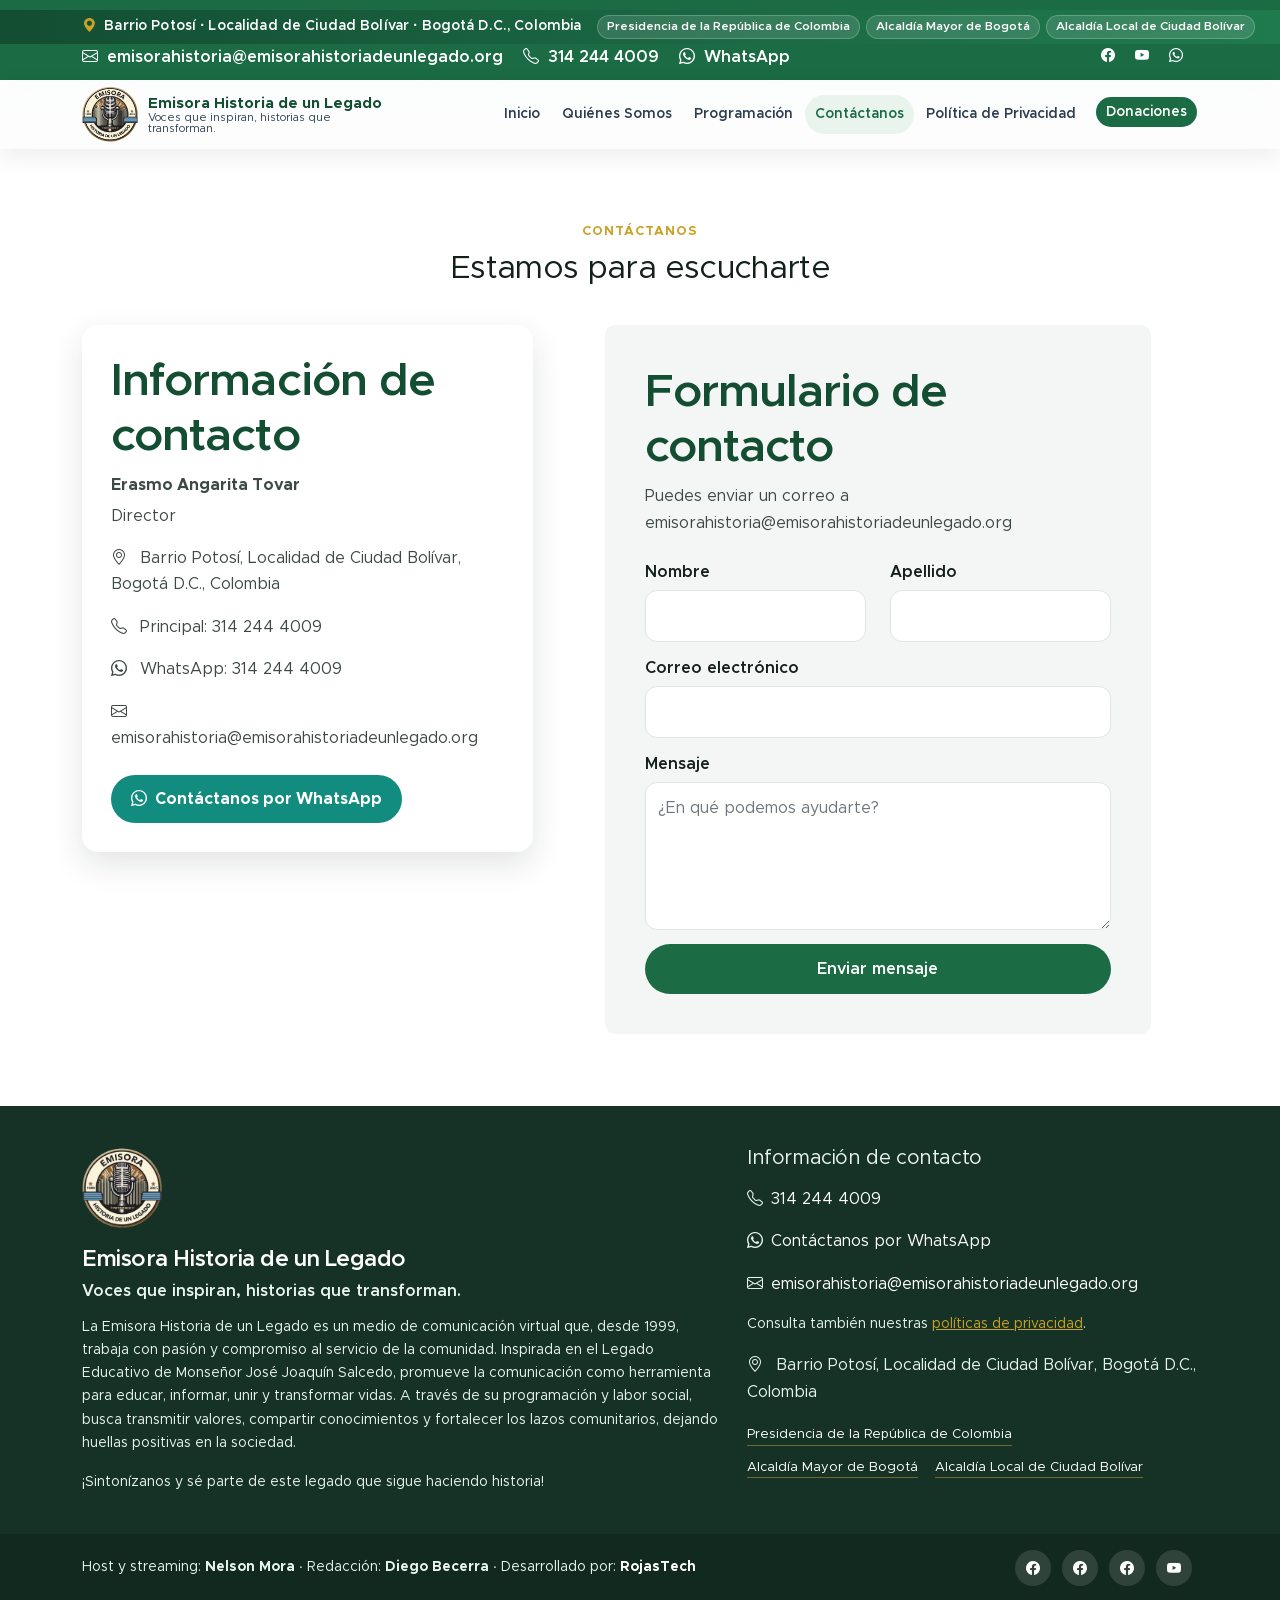
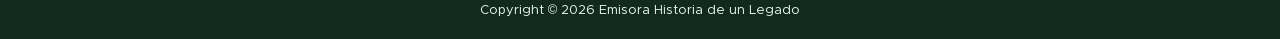
==== commit d7d6a259: "Intervencion 2" ====
--- a/contactos.html
+++ b/contactos.html
@@ -1,4 +1,4 @@
-<!doctype html>
+﻿<!doctype html>
 <html lang="es">
     <head>
         <meta charset="utf-8">
@@ -44,7 +44,7 @@
                 </div>
             </div>
         </header>
-        <nav class="navbar navbar-expand-lg bg-light shadow-lg">
+        <nav class="navbar navbar-expand-xl bg-light shadow-lg">
             <div class="container">
                 <a class="navbar-brand" href="index.html">
                     <img src="images/logo.png" class="logo img-fluid" alt="Emisora Historia de un Legado">
@@ -118,33 +118,22 @@
             </section>
         </main>
 
-        <footer class="site-footer">
+                <footer class="site-footer">
             <div class="container">
-                <div class="row">
-                    <div class="col-lg-4 col-12 mb-4 footer-identity">
+                <div class="row gy-4">
+                    <div class="col-lg-7 col-12 footer-identity">
                         <a href="index.html"><img src="images/logo.png" class="logo img-fluid mb-3" alt="Emisora Historia de un Legado"></a>
                         <h2>Emisora Historia de un Legado</h2>
                         <p class="footer-slogan">Voces que inspiran, historias que transforman.</p>
                         <p class="footer-description">La Emisora Historia de un Legado es un medio de comunicación virtual que, desde 1999, trabaja con pasión y compromiso al servicio de la comunidad. Inspirada en el Legado Educativo de Monseñor José Joaquín Salcedo, promueve la comunicación como herramienta para educar, informar, unir y transformar vidas. A través de su programación y labor social, busca transmitir valores, compartir conocimientos y fortalecer los lazos comunitarios, dejando huellas positivas en la sociedad.</p>
                         <p class="footer-description">¡Sintonízanos y sé parte de este legado que sigue haciendo historia!</p>
                     </div>
-                    <div class="col-lg-3 col-md-6 col-12 mb-4">
-                        <h3 class="site-footer-title h5 mb-3">Navegación</h3>
-                        <ul class="footer-menu">
-                            <li class="footer-menu-item"><a href="index.html" class="footer-menu-link">Inicio</a></li>
-                            <li class="footer-menu-item"><a href="quienessomos.html" class="footer-menu-link">Quiénes Somos</a></li>
-                            <li class="footer-menu-item"><a href="programacion.html" class="footer-menu-link">Programación</a></li>
-                            <li class="footer-menu-item"><a href="contactos.html" class="footer-menu-link">Contáctanos</a></li>
-                            <li class="footer-menu-item"><a href="politicas.html" class="footer-menu-link">Política de Privacidad</a></li>
-                            <li class="footer-menu-item"><a href="donate.html" class="footer-menu-link">Donaciones</a></li>
-                        </ul>
-                    </div>
-                    <div class="col-lg-5 col-md-6 col-12">
+                    <div class="col-lg-5 col-12">
                         <h3 class="site-footer-title h5 mb-3">Información de contacto</h3>
-                        <p class="footer-hint">En la parte inferior de esta página encontrarás nuestra <a href="#informacion-contacto">información de contacto</a> y las <a href="politicas.html#politica-privacidad">políticas de privacidad</a>.</p>
                         <p><i class="bi-telephone me-2" aria-hidden="true"></i><a href="tel:+573142444009" class="site-footer-link">314 244 4009</a></p>
                         <p><i class="bi-whatsapp me-2" aria-hidden="true"></i><a href="https://wa.me/573142444009" class="site-footer-link" target="_blank" rel="noopener noreferrer">Contáctanos por WhatsApp</a></p>
                         <p><i class="bi-envelope me-2" aria-hidden="true"></i><a href="mailto:emisorahistoria@emisorahistoriadeunlegado.org" class="site-footer-link">emisorahistoria@emisorahistoriadeunlegado.org</a></p>
+                        <p class="footer-hint">Consulta también nuestras <a href="politicas.html#politica-privacidad">políticas de privacidad</a>.</p>
                         <p><i class="bi-geo-alt me-2" aria-hidden="true"></i> Barrio Potosí, Localidad de Ciudad Bolívar, Bogotá D.C., Colombia</p>
                         <nav class="footer-institutional mt-3" aria-label="Sitios institucionales">
                             <a href="https://www.presidencia.gov.co/" target="_blank" rel="noopener noreferrer">Presidencia de la República de Colombia</a>
@@ -156,21 +145,16 @@
             </div>
             <div class="site-footer-bottom">
                 <div class="container">
-                    <div class="row align-items-center">
-                        <div class="col-lg-7 col-12">
-                            <p class="copyright-text mb-0">Copyright © 2026 Emisora Historia de un Legado</p>
-                            <p class="copyright-text mb-0">Host y streaming: <strong>Nelson Mora</strong> · Redacción: <strong>Diego Becerra</strong></p>
-                            <p class="copyright-text mt-2">Desarrollado por: <strong><a href="https://rojastech.online" target="_blank" rel="noopener noreferrer">RojasTech</a></strong></p>
-                        </div>
-                        <div class="col-lg-5 col-12 text-lg-end mt-3 mt-lg-0">
-                            <ul class="social-icon">
-                                <li class="social-icon-item"><a href="https://www.facebook.com/HistoriadeunLegado/" class="social-icon-link bi-facebook" target="_blank" rel="noopener noreferrer" aria-label="Facebook de Historia de un Legado"></a></li>
-                                <li class="social-icon-item"><a href="https://www.facebook.com/erasmo.angaritatovar/" class="social-icon-link bi-facebook" target="_blank" rel="noopener noreferrer" aria-label="Facebook de Erasmo Angarita Tovar"></a></li>
-                                <li class="social-icon-item"><a href="https://www.facebook.com/EMISORAHistoriaDeUnLegado/" class="social-icon-link bi-facebook" target="_blank" rel="noopener noreferrer" aria-label="Facebook de la emisora"></a></li>
-                                <li class="social-icon-item"><a href="https://www.youtube.com/@Historiadeunlegado" class="social-icon-link bi-youtube" target="_blank" rel="noopener noreferrer" aria-label="YouTube Historia de un legado"></a></li>
-                            </ul>
-                        </div>
+                    <div class="footer-credits-row">
+                        <p class="footer-credits">Host y streaming: <strong>Nelson Mora</strong> · Redacción: <strong>Diego Becerra</strong> · Desarrollado por: <strong><a href="https://rojastech.online" target="_blank" rel="noopener noreferrer">RojasTech</a></strong></p>
+                        <ul class="social-icon">
+                            <li class="social-icon-item"><a href="https://www.facebook.com/HistoriadeunLegado/" class="social-icon-link bi-facebook" target="_blank" rel="noopener noreferrer" aria-label="Facebook de Historia de un Legado"></a></li>
+                            <li class="social-icon-item"><a href="https://www.facebook.com/erasmo.angaritatovar/" class="social-icon-link bi-facebook" target="_blank" rel="noopener noreferrer" aria-label="Facebook de Erasmo Angarita Tovar"></a></li>
+                            <li class="social-icon-item"><a href="https://www.facebook.com/EMISORAHistoriaDeUnLegado/" class="social-icon-link bi-facebook" target="_blank" rel="noopener noreferrer" aria-label="Facebook de la emisora"></a></li>
+                            <li class="social-icon-item"><a href="https://www.youtube.com/@Historiadeunlegado" class="social-icon-link bi-youtube" target="_blank" rel="noopener noreferrer" aria-label="YouTube Historia de un legado"></a></li>
+                        </ul>
                     </div>
+                    <p class="footer-copyright">Copyright © 2026 Emisora Historia de un Legado</p>
                 </div>
             </div>
         </footer>
--- a/css/site.css
+++ b/css/site.css
@@ -24,11 +24,13 @@
 
 html {
   scroll-behavior: smooth;
+  overflow-x: hidden;
 }
 
 body {
   background: var(--section-bg-color);
   color: var(--p-color);
+  overflow-x: hidden;
 }
 
 h1, h2, h3, h4, h5, h6 {
@@ -76,19 +78,23 @@
   color: var(--dark-color);
 }
 
+body.is-dialog-open {
+  overflow: hidden;
+}
+
 /* Top information bar */
 .top-info-bar {
   background: linear-gradient(90deg, #134d32 0%, #1b6b45 60%, #1f7a4e 100%);
   color: #fff;
-  padding: 8px 0;
+  padding: 5px 0;
   font-size: 13px;
 }
 
 .top-info-bar .container {
   display: flex;
   flex-wrap: wrap;
-  gap: 8px 16px;
-  align-items: flex-start;
+  gap: 6px 16px;
+  align-items: center;
   justify-content: space-between;
 }
 
@@ -97,6 +103,7 @@
   color: #fff;
   font-weight: 600;
   letter-spacing: 0.01em;
+  white-space: nowrap;
 }
 
 .top-location i {
@@ -106,8 +113,8 @@
 .institutional-links {
   display: flex;
   flex-wrap: wrap;
-  gap: 6px 8px;
-  max-width: 100%;
+  gap: 4px 6px;
+  justify-content: flex-end;
 }
 
 .institutional-links a {
@@ -115,12 +122,10 @@
   background: rgba(255, 255, 255, 0.12);
   border: 1px solid rgba(255, 255, 255, 0.22);
   border-radius: 999px;
-  padding: 4px 10px;
-  font-size: 11px;
+  padding: 3px 9px;
+  font-size: 12px;
   font-weight: 600;
-  backdrop-filter: blur(8px);
-  white-space: normal;
-  line-height: 1.25;
+  line-height: 1.3;
 }
 
 .institutional-links a:hover,
@@ -151,7 +156,8 @@
 .header-contact a {
   color: #fff;
   font-weight: 600;
-  overflow-wrap: anywhere;
+  overflow-wrap: break-word;
+  word-break: break-word;
 }
 
 .header-contact a:hover {
@@ -191,21 +197,33 @@
   box-shadow: var(--shadow-soft) !important;
 }
 
+.navbar .container {
+  display: flex;
+  align-items: center;
+  flex-wrap: nowrap;
+}
+
 .navbar-brand {
   display: flex;
   align-items: center;
-  gap: 12px;
+  gap: 10px;
   color: var(--primary-dark);
+  max-width: min(280px, calc(100% - 56px));
+  min-width: 0;
+  flex: 0 1 auto;
+  margin-right: 12px;
 }
 
 .navbar-brand .logo {
-  width: 72px;
+  width: 56px;
   height: auto;
+  flex-shrink: 0;
 }
 
 .navbar-brand span {
-  font-size: 18px;
+  font-size: 15px;
   line-height: 1.15;
+  min-width: 0;
 }
 
 .navbar-brand small {
@@ -214,14 +232,21 @@
   text-transform: none;
   letter-spacing: 0;
   font-weight: 500;
+  white-space: normal;
+}
+
+.navbar-collapse {
+  min-width: 0;
 }
 
 .navbar-nav .nav-link {
   color: var(--secondary-color);
   font-weight: 600;
   border-radius: 999px;
-  padding: 10px 14px !important;
-  margin: 4px 2px;
+  padding: 8px 10px !important;
+  margin: 2px 1px;
+  font-size: 14px;
+  white-space: nowrap;
 }
 
 .navbar-nav .nav-link.active,
@@ -320,81 +345,160 @@
 /* Radio player */
 .radio-bg {
   background: linear-gradient(180deg, #eef6f1 0%, #f3f6f4 100%);
-  padding: 48px 0;
+  padding: 40px 0 48px;
+}
+
+.radio-stage {
+  overflow: hidden;
+  background:
+    radial-gradient(ellipse at top, rgba(201, 162, 39, 0.16), transparent 55%),
+    linear-gradient(180deg, #123526 0%, #1b6b45 48%, #eef6f1 100%);
+}
+
+.radio-stage .page-intro h2,
+.radio-stage .page-intro p:not(.page-kicker) {
+  color: #f4faf6;
 }
 
 .radio-section {
   max-width: 760px;
   margin: 0 auto;
-  padding: 32px 28px;
+  padding: 30px 26px 22px;
   position: relative;
   overflow: hidden;
+  color: #f4faf6;
+  background:
+    radial-gradient(circle at top, rgba(201, 162, 39, 0.22), transparent 48%),
+    linear-gradient(165deg, #163226 0%, #134d32 52%, #0f2a1c 100%);
+  border: 1px solid rgba(201, 162, 39, 0.45);
+  box-shadow:
+    0 0 0 1px rgba(255, 255, 255, 0.06) inset,
+    0 22px 48px rgba(8, 20, 14, 0.42),
+    0 0 56px rgba(201, 162, 39, 0.16);
+  transition: box-shadow 0.35s ease, border-color 0.35s ease;
+}
+
+.radio-section:hover,
+.radio-section:focus-within {
+  border-color: rgba(201, 162, 39, 0.7);
+  box-shadow:
+    0 0 0 1px rgba(201, 162, 39, 0.28) inset,
+    0 24px 56px rgba(8, 20, 14, 0.48),
+    0 0 64px rgba(201, 162, 39, 0.22);
 }
 
 .radio-header {
   display: flex;
   align-items: center;
   justify-content: center;
-  gap: 20px;
+  gap: 18px;
   flex-wrap: wrap;
-  margin-bottom: 16px;
+  margin-bottom: 12px;
+  position: relative;
+  z-index: 1;
 }
 
 .radio-logo img {
-  width: 108px;
-  height: 108px;
+  width: 96px;
+  height: 96px;
   object-fit: contain;
+  filter: drop-shadow(0 8px 18px rgba(0, 0, 0, 0.35));
 }
 
 .radio-title {
   font-size: 1.4rem;
   font-weight: 700;
-  color: var(--dark-color);
+  color: #fff;
 }
 
 .radio-subtitle {
-  color: var(--p-color);
+  color: #d7e6dc;
   margin-top: 4px;
+}
+
+.radio-player {
+  position: relative;
+  z-index: 1;
+  margin: 8px auto 0;
+  max-width: 480px;
+  padding: 12px;
+  background: rgba(8, 20, 14, 0.45);
+  border: 1px solid rgba(201, 162, 39, 0.28);
+  border-radius: 16px;
+  box-shadow: 0 12px 28px rgba(0, 0, 0, 0.28);
 }
 
 .radio-player iframe {
   border: 0;
-  border-radius: 12px;
+  border-radius: 10px;
   width: 100%;
-  max-width: 420px;
+  max-width: 100%;
   height: 95px;
+  display: block;
+  background: #fff;
 }
 
 .radio-status {
   margin-top: 12px;
   font-weight: 600;
-  color: var(--primary-dark);
+  color: var(--gold);
+  position: relative;
+  z-index: 1;
 }
 
 .sound-waves {
   position: absolute;
   left: 50%;
-  top: 55%;
+  top: 46%;
   transform: translate(-50%, -50%);
-  opacity: 0.08;
+  opacity: 0.32;
   pointer-events: none;
+  z-index: 0;
 }
 
 .wave {
-  width: 220px;
-  height: 220px;
+  width: 240px;
+  height: 240px;
   border-radius: 50%;
-  border: 3px solid var(--primary-color);
+  border: 2px solid var(--gold);
   position: absolute;
-  animation: wave 3s infinite;
-}
-
-.wave:nth-child(2) { animation-delay: 1s; }
-.wave:nth-child(3) { animation-delay: 2s; }
+  animation: wave 3.6s infinite;
+}
+
+.wave:nth-child(2) { animation-delay: 1.1s; }
+.wave:nth-child(3) { animation-delay: 2.2s; }
 
 @keyframes wave {
-  0% { transform: scale(0.5); opacity: 0.4; }
-  100% { transform: scale(1.6); opacity: 0; }
+  0% { transform: scale(0.45); opacity: 0.45; }
+  100% { transform: scale(1.7); opacity: 0; }
+}
+
+.eq-bars {
+  display: flex;
+  justify-content: center;
+  gap: 4px;
+  height: 22px;
+  margin-top: 10px;
+  position: relative;
+  z-index: 1;
+}
+
+.eq-bars span {
+  width: 4px;
+  height: 100%;
+  border-radius: 2px;
+  background: var(--gold);
+  animation: eq 1.1s ease-in-out infinite;
+}
+
+.eq-bars span:nth-child(2) { animation-delay: 0.15s; }
+.eq-bars span:nth-child(3) { animation-delay: 0.3s; }
+.eq-bars span:nth-child(4) { animation-delay: 0.08s; }
+.eq-bars span:nth-child(5) { animation-delay: 0.22s; }
+
+@keyframes eq {
+  0%, 100% { transform: scaleY(0.35); }
+  50% { transform: scaleY(1); }
 }
 
 /* Welcome dialog */
@@ -404,9 +508,9 @@
   justify-content: center;
   position: fixed;
   inset: 0;
-  z-index: 1050;
-  background: rgba(20, 32, 26, 0.62);
-  padding: 20px;
+  z-index: 2000;
+  background: rgba(8, 20, 14, 0.72);
+  padding: 16px;
 }
 
 .welcome-dialog.is-open {
@@ -414,43 +518,121 @@
 }
 
 .welcome-dialog-content {
-  background: linear-gradient(165deg, #ffffff 0%, #e8f4ec 100%);
-  padding: 32px 28px 28px;
+  background:
+    radial-gradient(circle at top, rgba(201, 162, 39, 0.22), transparent 46%),
+    linear-gradient(165deg, #163226 0%, #134d32 55%, #0f2a1c 100%);
+  padding: 28px 24px 22px;
   border-radius: 20px;
-  max-width: 560px;
+  max-width: 440px;
   width: 100%;
   position: relative;
-  box-shadow: var(--shadow-card);
+  box-shadow: 0 24px 60px rgba(0, 0, 0, 0.35);
   text-align: center;
-  border: 1px solid rgba(201, 162, 39, 0.35);
+  border: 1px solid rgba(201, 162, 39, 0.45);
+  color: #f4faf6;
+  overflow: hidden;
+}
+
+.welcome-dialog-content > * {
+  position: relative;
+  z-index: 1;
+}
+
+.welcome-dialog-content .welcome-kicker,
+.welcome-dialog-content p,
+.welcome-dialog-content h2 {
+  color: #f4faf6;
+}
+
+.welcome-dialog .welcome-logo {
+  width: 88px;
+  height: 88px;
+  object-fit: contain;
+  margin-bottom: 8px;
+  filter: drop-shadow(0 8px 16px rgba(0, 0, 0, 0.35));
+}
+
+.welcome-dialog .welcome-kicker {
+  font-size: 0.95rem;
+  margin-bottom: 4px;
+}
+
+.welcome-dialog h2 {
+  font-size: 1.45rem;
+  margin-bottom: 6px;
+}
+
+.welcome-dialog .welcome-tagline {
+  color: var(--gold-soft);
+  font-weight: 600;
+  margin-bottom: 16px;
+}
+
+.welcome-actions {
+  display: flex;
+  flex-wrap: wrap;
+  gap: 8px;
+  justify-content: center;
+}
+
+.welcome-actions a,
+.welcome-actions button.welcome-action {
+  display: inline-flex;
+  align-items: center;
+  justify-content: center;
+  border-radius: 999px;
+  padding: 10px 16px;
+  font-weight: 700;
+  font-size: 0.95rem;
+  border: 0;
+  text-decoration: none;
+}
+
+.welcome-actions .welcome-listen {
+  background: var(--gold);
+  color: var(--dark-color) !important;
+}
+
+.welcome-actions .welcome-history {
+  background: transparent;
+  color: #fff !important;
+  border: 1px solid rgba(255, 255, 255, 0.5);
 }
 
 .welcome-dialog .close-dialog {
   position: absolute;
-  top: 10px;
-  right: 12px;
+  top: 8px;
+  right: 10px;
   border: 0;
-  background: transparent;
-  font-size: 28px;
+  background: rgba(255, 255, 255, 0.12);
+  width: 36px;
+  height: 36px;
+  border-radius: 50%;
+  font-size: 24px;
   line-height: 1;
   cursor: pointer;
-  color: var(--dark-color);
-}
-
-.radio-hero-title {
-  font-size: 1.6rem;
-  font-weight: 700;
-  color: #fff;
-  background: linear-gradient(90deg, #1b6b45, #c9a227);
-  padding: 10px 16px;
-  border-radius: 12px;
-  display: inline-block;
+  color: #fff;
+  z-index: 2;
+}
+
+.welcome-waves {
+  position: absolute;
+  inset: 0;
+  pointer-events: none;
+  opacity: 0.28;
+}
+
+.welcome-waves .wave {
+  border-color: rgba(201, 162, 39, 0.7);
+  left: 50%;
+  top: 42%;
 }
 
 /* Recognition gallery */
 .recognition-section {
   background: linear-gradient(180deg, #163226 0%, #1b6b45 100%);
   color: #fff;
+  overflow: hidden;
 }
 
 .recognition-section h2,
@@ -459,22 +641,198 @@
   color: #fff;
 }
 
-.recognition-gallery {
-  display: grid;
-  grid-template-columns: repeat(auto-fit, minmax(220px, 1fr));
+.recognition-carousel {
+  max-width: 920px;
+  margin: 0 auto;
+}
+
+.recognition-viewport {
+  overflow: hidden;
+  border-radius: 18px;
+  background:
+    radial-gradient(circle at top, rgba(201, 162, 39, 0.16), transparent 55%),
+    #0b1c14;
+  border: 1px solid rgba(201, 162, 39, 0.35);
+  box-shadow: 0 18px 40px rgba(0, 0, 0, 0.28);
+  opacity: 0;
+  transform: translateX(-48px);
+}
+
+.recognition-carousel.is-inview .recognition-viewport {
+  opacity: 1;
+  transform: none;
+  transition: opacity 0.7s ease, transform 0.85s ease;
+}
+
+.recognition-track {
+  display: flex;
+  margin: 0;
+  padding: 0;
+  list-style: none;
+  transition: transform 0.55s ease;
+  will-change: transform;
+}
+
+.recognition-slide {
+  flex: 0 0 100%;
+  min-width: 0;
+  display: flex;
+  align-items: center;
+  justify-content: center;
+  padding: 16px 18px;
+  min-height: 280px;
+}
+
+.recognition-open {
+  display: flex;
+  align-items: center;
+  justify-content: center;
+  width: 100%;
+  padding: 0;
+  border: 0;
+  background: transparent;
+  cursor: zoom-in;
+  border-radius: 12px;
+}
+
+.recognition-open:focus-visible {
+  outline: var(--focus);
+  outline-offset: 4px;
+}
+
+.recognition-slide img {
+  display: block;
+  width: auto;
+  height: auto;
+  max-width: 100%;
+  max-height: 360px;
+  object-fit: contain;
+  border-radius: 12px;
+  box-shadow: 0 16px 36px rgba(0, 0, 0, 0.32);
+  background: #0f241b;
+  transition: box-shadow 0.35s ease, transform 0.35s ease;
+}
+
+.recognition-slide.is-diploma img {
+  max-height: 380px;
+  background: #f7f3ea;
+}
+
+.recognition-open:hover img,
+.recognition-open:focus-visible img {
+  box-shadow: 0 20px 44px rgba(0, 0, 0, 0.4);
+}
+
+.recognition-slide:not(.is-diploma) .recognition-open:hover img,
+.recognition-slide:not(.is-diploma) .recognition-open:focus-visible img {
+  transform: translateY(-4px);
+}
+
+.recognition-controls {
+  display: flex;
+  align-items: center;
+  justify-content: center;
   gap: 16px;
-}
-
-.recognition-gallery img {
-  width: 100%;
-  height: 240px;
-  object-fit: cover;
-  border-radius: 12px;
+  margin-top: 16px;
+}
+
+.recognition-nav {
+  width: 42px;
+  height: 42px;
+  border-radius: 50%;
+  border: 1px solid rgba(201, 162, 39, 0.5);
+  background: rgba(255, 255, 255, 0.08);
+  color: #fff;
+  display: inline-flex;
+  align-items: center;
+  justify-content: center;
+}
+
+.recognition-nav:hover,
+.recognition-nav:focus-visible {
+  background: var(--gold);
+  color: var(--dark-color);
+  border-color: var(--gold);
+}
+
+.recognition-dots {
+  display: flex;
+  gap: 8px;
+}
+
+.recognition-dots button {
+  width: 10px;
+  height: 10px;
+  padding: 0;
+  border-radius: 50%;
+  border: 0;
+  background: rgba(255, 255, 255, 0.35);
+}
+
+.recognition-dots button[aria-selected="true"] {
+  background: var(--gold);
+  transform: scale(1.2);
+}
+
+.recognition-status {
+  text-align: center;
+  margin: 10px 0 0;
+  font-size: 13px;
+  color: #d7e6dc;
+}
+
+.media-lightbox {
+  display: none;
+  position: fixed;
+  inset: 0;
+  z-index: 2100;
+  align-items: center;
+  justify-content: center;
+  padding: 16px;
+}
+
+.media-lightbox.is-open {
+  display: flex;
+}
+
+.media-lightbox-backdrop {
+  position: absolute;
+  inset: 0;
+  background: rgba(6, 14, 10, 0.84);
+}
+
+.media-lightbox-panel {
+  position: relative;
+  z-index: 1;
+  max-width: min(960px, 96vw);
+  max-height: 92vh;
   background: #0f241b;
-}
-
-.recognition-gallery figure {
-  margin: 0;
+  border-radius: 16px;
+  padding: 44px 16px 16px;
+  box-shadow: 0 24px 64px rgba(0, 0, 0, 0.4);
+}
+
+.media-lightbox-panel img {
+  display: block;
+  max-width: 100%;
+  max-height: calc(92vh - 80px);
+  width: auto;
+  height: auto;
+  object-fit: contain;
+  margin: 0 auto;
+}
+
+.media-lightbox .close-dialog {
+  position: absolute;
+  top: 8px;
+  right: 8px;
+  border: 0;
+  background: rgba(255, 255, 255, 0.12);
+  color: #fff;
+  width: 36px;
+  height: 36px;
+  border-radius: 50%;
+  font-size: 24px;
 }
 
 /* Programs */
@@ -496,7 +854,7 @@
   max-width: 320px;
   height: auto;
   border-radius: 16px;
-  box-shadow: var(--shadow-soft);
+  box-shadow: 0 0.75rem 1.75rem rgba(20, 32, 26, 0.16);
   object-fit: cover;
 }
 
@@ -574,10 +932,125 @@
   padding: 28px;
 }
 
+.custom-text-box,
+.contact-info-wrap,
+.program-card,
+.bank-card,
+.correspondent-item,
+.facebook-card {
+  transition: box-shadow 0.45s ease, transform 0.45s ease, border-color 0.45s ease;
+}
+
+.custom-text-box:hover,
+.contact-info-wrap:hover,
+.program-card:hover,
+.bank-card:hover,
+.correspondent-item:hover {
+  transform: translateY(-6px);
+  box-shadow: 0 1.25rem 3rem rgba(20, 32, 26, 0.18);
+}
+
+.custom-text-box-image,
+.about-image {
+  display: block;
+  width: 100%;
+  height: auto;
+  border-radius: var(--radius);
+  box-shadow: 0 0.75rem 1.75rem rgba(20, 32, 26, 0.16);
+}
+
+.custom-text-box-image,
+.about-image,
+.team-photo,
+.founder-image {
+  transition: transform 0.45s ease, box-shadow 0.45s ease;
+}
+
+.custom-text-box-image:hover,
+.about-image:hover,
+.team-photo:hover,
+.founder-image:hover {
+  transform: translateY(-8px) scale(1.025);
+  box-shadow: 0 1.25rem 3rem rgba(20, 32, 26, 0.22);
+}
+
+.facebook-card {
+  position: relative;
+  background:
+    radial-gradient(circle at top right, rgba(201, 162, 39, 0.16), transparent 42%),
+    linear-gradient(180deg, #ffffff 0%, #f7fbf8 100%);
+  border-radius: var(--radius);
+  padding: 32px 28px 28px;
+  text-align: center;
+  box-shadow: var(--shadow-card);
+  border: 1px solid rgba(201, 162, 39, 0.28);
+}
+
+.facebook-card:hover,
+.facebook-card:focus-within {
+  transform: translateY(-4px);
+  border-color: rgba(201, 162, 39, 0.55);
+  box-shadow: 0 1.15rem 2.75rem rgba(19, 77, 50, 0.16);
+}
+
+.facebook-card-badge {
+  display: flex;
+  align-items: center;
+  justify-content: center;
+  width: 36px;
+  height: 36px;
+  border-radius: 50%;
+  background: #1877f2;
+  color: #fff;
+  font-size: 18px;
+  margin: 0 auto 8px;
+}
+
+.facebook-card img {
+  display: block;
+  width: 88px;
+  height: 88px;
+  object-fit: contain;
+  margin: 4px auto 10px;
+}
+
+.facebook-card h2 {
+  font-size: 1.45rem;
+  color: var(--primary-dark);
+  margin-bottom: 8px;
+}
+
+.facebook-card p {
+  margin-bottom: 18px;
+  color: var(--p-color);
+}
+
+.facebook-card-btn {
+  display: inline-flex;
+  align-items: center;
+  gap: 8px;
+  background: var(--primary-color);
+  color: #fff !important;
+  border-radius: 999px;
+  padding: 10px 22px;
+  font-weight: 700;
+}
+
+.facebook-card-btn:hover,
+.facebook-card-btn:focus-visible {
+  background: var(--gold);
+  color: var(--dark-color) !important;
+}
+
+.fanpage-section {
+  background: linear-gradient(180deg, #eef6f1 0%, #f3f6f4 100%);
+  padding: 56px 0;
+}
+
 /* Footer */
 .site-footer {
   background: var(--site-footer-bg-color);
-  padding-top: 56px;
+  padding-top: 40px;
 }
 
 .site-footer-title,
@@ -625,8 +1098,29 @@
 
 .site-footer-bottom {
   background: rgba(0, 0, 0, 0.18);
-  margin-top: 32px;
-  padding: 20px 0;
+  margin-top: 24px;
+  padding: 16px 0 18px;
+}
+
+.footer-credits-row {
+  display: flex;
+  align-items: center;
+  justify-content: space-between;
+  gap: 12px 24px;
+  flex-wrap: wrap;
+}
+
+.footer-credits {
+  margin: 0;
+  color: #e8f4ec;
+  font-size: 14px;
+}
+
+.footer-copyright {
+  margin: 14px 0 0;
+  text-align: center;
+  color: #d7e6dc;
+  font-size: 13px;
 }
 
 .footer-institutional a {
@@ -670,14 +1164,50 @@
   height: auto;
 }
 
+@media (min-width: 1280px) {
+  .top-info-bar .container {
+    flex-wrap: nowrap;
+  }
+
+  .institutional-links {
+    flex-wrap: nowrap;
+  }
+
+  .institutional-links a {
+    white-space: nowrap;
+  }
+}
+
+@media (max-width: 1279px) {
+  .top-location {
+    white-space: normal;
+  }
+}
+
 @media (max-width: 1199px) {
-  .top-info-bar .container {
+  .navbar-brand {
+    max-width: min(240px, calc(100% - 56px));
+  }
+}
+
+@media (max-width: 991px) {
+  .top-info-bar .container,
+  .site-header .container {
     flex-direction: column;
     align-items: flex-start;
-  }
-}
-
-@media (max-width: 991px) {
+    min-width: 0;
+  }
+
+  .top-location,
+  .institutional-links {
+    width: 100%;
+    justify-content: flex-start;
+  }
+
+  .institutional-links a {
+    max-width: 100%;
+    white-space: normal;
+  }
 
   .hero-section-full-height,
   #hero-slide .carousel-item,
@@ -689,8 +1219,50 @@
     padding: 24px 20px;
   }
 
+  .navbar-brand {
+    max-width: calc(100% - 52px);
+  }
+
   .navbar-brand .logo {
-    width: 56px;
+    width: 48px;
+  }
+
+  .recognition-slide {
+    min-height: 240px;
+    padding: 12px;
+  }
+
+  .recognition-slide img {
+    max-height: 280px;
+  }
+
+  .footer-credits-row {
+    flex-direction: column;
+    text-align: center;
+  }
+
+  .footer-credits {
+    max-width: 36rem;
+  }
+}
+
+@media (max-width: 575px) {
+  .top-info-bar .container,
+  .header-contact {
+    overflow-wrap: anywhere;
+  }
+
+  a[href^="mailto:"] {
+    word-break: break-all;
+    max-width: 100%;
+  }
+
+  .radio-title {
+    font-size: 1.15rem;
+  }
+
+  .welcome-dialog-content {
+    padding: 24px 16px 18px;
   }
 }
 
@@ -706,4 +1278,26 @@
     animation-iteration-count: 1 !important;
     transition-duration: 0.01ms !important;
   }
-}
+
+  .custom-text-box:hover,
+  .contact-info-wrap:hover,
+  .program-card:hover,
+  .bank-card:hover,
+  .correspondent-item:hover,
+  .facebook-card:hover,
+  .custom-text-box-image:hover,
+  .about-image:hover,
+  .team-photo:hover,
+  .founder-image:hover,
+  .radio-section:hover,
+  .recognition-slide:not(.is-diploma) .recognition-open:hover img {
+    transform: none;
+  }
+
+  .recognition-viewport,
+  .recognition-carousel.is-inview .recognition-viewport {
+    opacity: 1;
+    transform: none;
+    transition: none;
+  }
+}
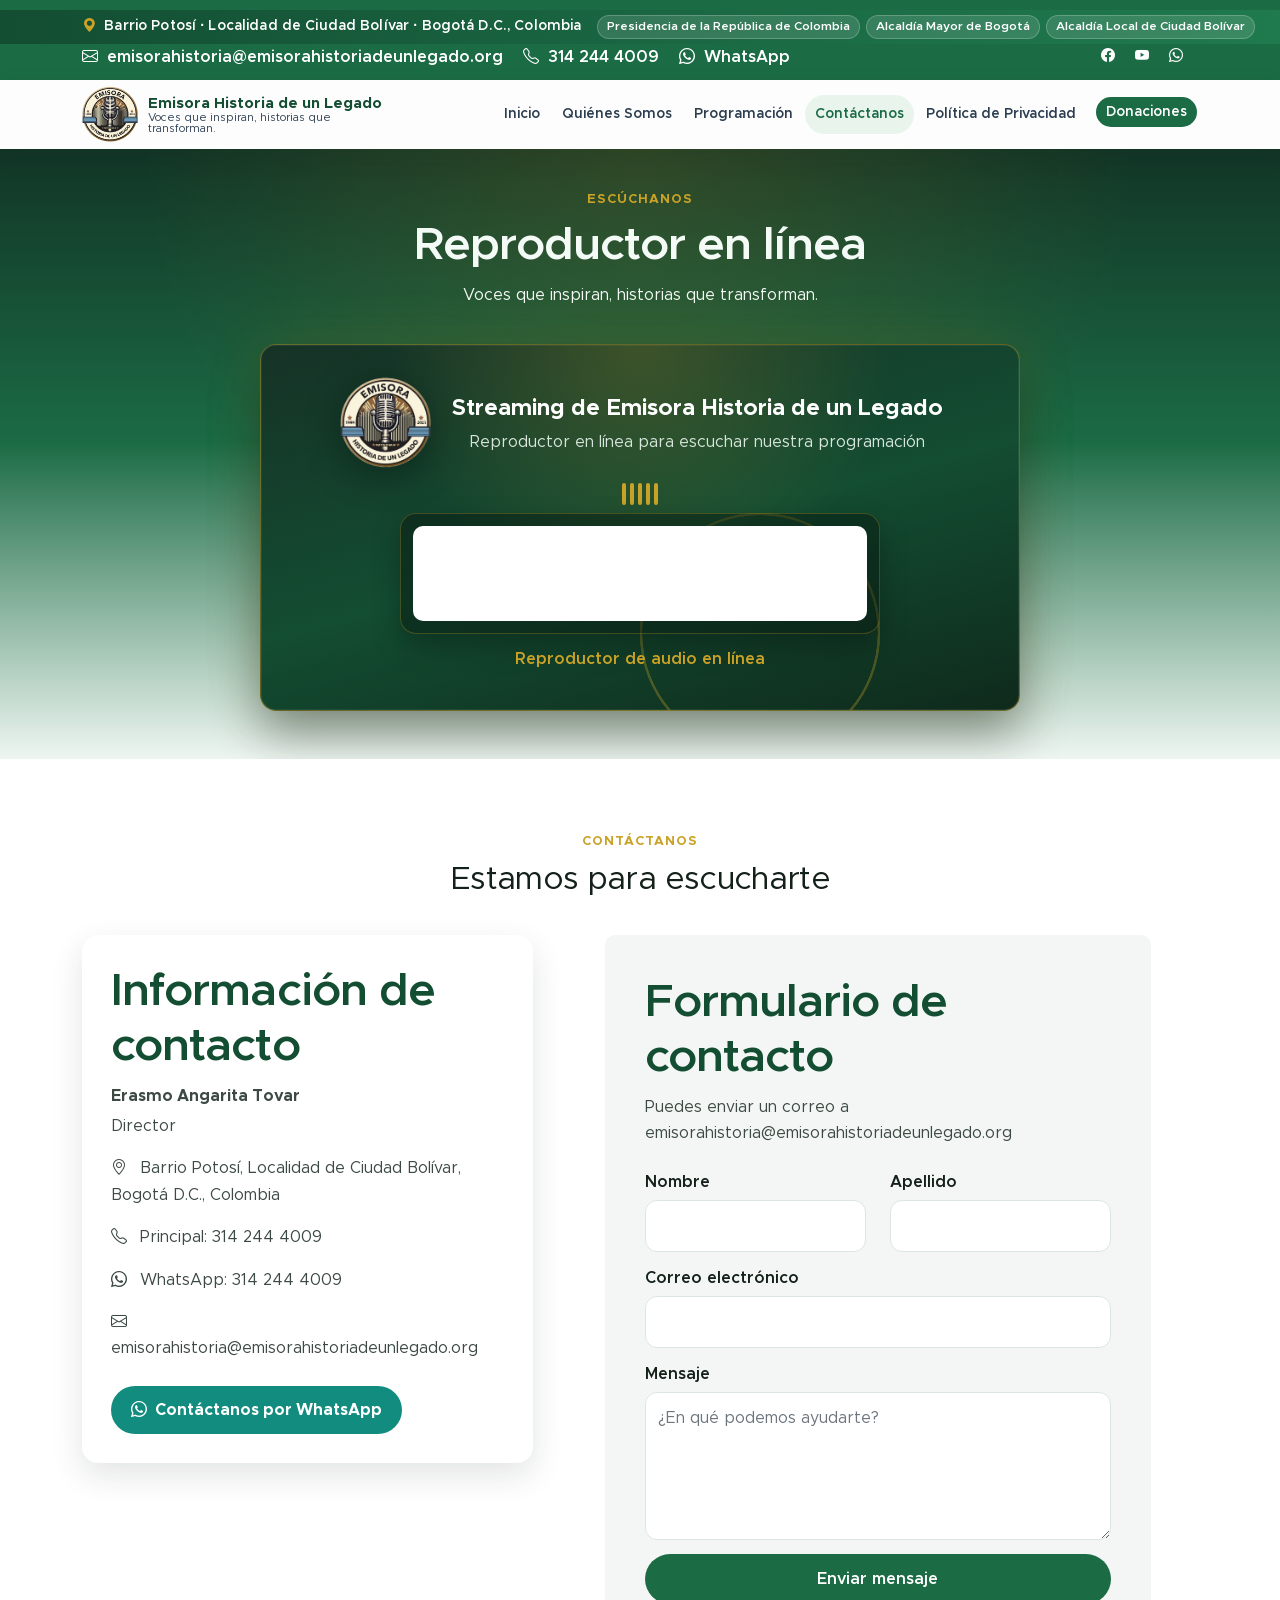
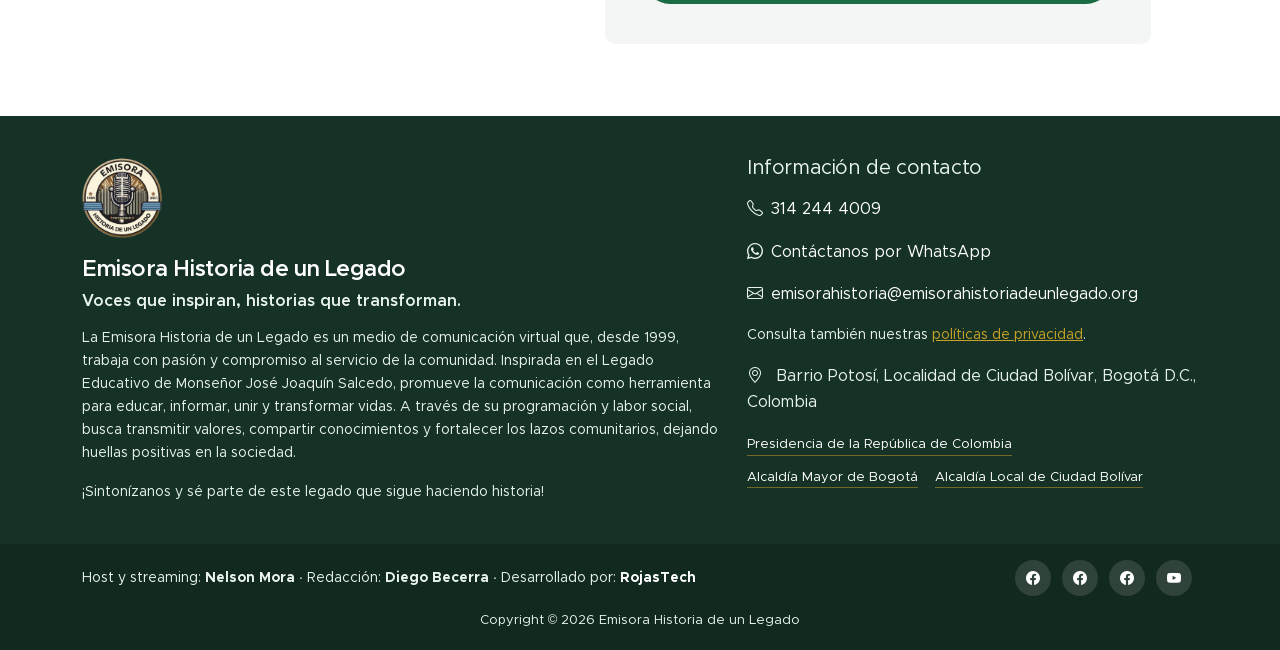
==== commit 8d1c23d3: "Intervencion 4" ====
--- a/contactos.html
+++ b/contactos.html
@@ -67,6 +67,39 @@
         </nav>
 
         <main id="contenido-principal">
+            <section class="section-padding radio-bg radio-stage" id="reproductor-en-linea">
+                <div class="container">
+                    <div class="page-intro">
+                        <p class="page-kicker">Escúchanos</p>
+                        <h2>Reproductor en línea</h2>
+                        <p>Voces que inspiran, historias que transforman.</p>
+                    </div>
+                    <div class="radio-section text-center">
+                        <div class="sound-waves" aria-hidden="true">
+                            <div class="wave"></div>
+                            <div class="wave"></div>
+                            <div class="wave"></div>
+                        </div>
+                        <div class="radio-header">
+                            <div class="radio-logo">
+                                <img src="images/logo.png" alt="Emisora Historia de un Legado">
+                            </div>
+                            <div>
+                                <div class="radio-title">Streaming de Emisora Historia de un Legado</div>
+                                <div class="radio-subtitle">Reproductor en línea para escuchar nuestra programación</div>
+                            </div>
+                        </div>
+                        <div class="eq-bars" aria-hidden="true">
+                            <span></span><span></span><span></span><span></span><span></span>
+                        </div>
+                        <div class="radio-player">
+                            <iframe name="contenedorPlayer" title="Reproductor de Emisora Historia de un Legado" allow="autoplay" scrolling="no" src="https://cp.usastreams.com/pr2g/APPlayerRadioHTML5.aspx?stream=https://panel.virtualtecnologe.com:8110/;&fondo=05&formato=mpeg&color=7&titulo=2&autoStart=1&vol=5&tipo=2&nombre=HISTORIA+DE+UN+LEGADO&imagen=https://cp.usastreams.com/playerHTML5/img/equalizer1.gif"></iframe>
+                        </div>
+                        <p class="radio-status">Reproductor de audio en línea</p>
+                    </div>
+                </div>
+            </section>
+
             <section class="contact-section section-padding">
                 <div class="container">
                     <div class="page-intro">
@@ -146,7 +179,7 @@
             <div class="site-footer-bottom">
                 <div class="container">
                     <div class="footer-credits-row">
-                        <p class="footer-credits">Host y streaming: <strong>Nelson Mora</strong> · Redacción: <strong>Diego Becerra</strong> · Desarrollado por: <strong><a href="https://rojastech.online" target="_blank" rel="noopener noreferrer">RojasTech</a></strong></p>
+                        <p class="footer-credits">Host y streaming: <strong>Nelson Mora</strong> · Redacción: <strong>Diego Becerra</strong> · Desarrollado por: <strong><a href="https://rojastech.com.co/" target="_blank" rel="noopener noreferrer">RojasTech</a></strong></p>
                         <ul class="social-icon">
                             <li class="social-icon-item"><a href="https://www.facebook.com/HistoriadeunLegado/" class="social-icon-link bi-facebook" target="_blank" rel="noopener noreferrer" aria-label="Facebook de Historia de un Legado"></a></li>
                             <li class="social-icon-item"><a href="https://www.facebook.com/erasmo.angaritatovar/" class="social-icon-link bi-facebook" target="_blank" rel="noopener noreferrer" aria-label="Facebook de Erasmo Angarita Tovar"></a></li>
--- a/css/site.css
+++ b/css/site.css
@@ -642,45 +642,47 @@
 }
 
 .recognition-carousel {
-  max-width: 920px;
+  max-width: 1080px;
   margin: 0 auto;
 }
 
 .recognition-viewport {
   overflow: hidden;
   border-radius: 18px;
+  padding: 28px 0;
   background:
     radial-gradient(circle at top, rgba(201, 162, 39, 0.16), transparent 55%),
     #0b1c14;
   border: 1px solid rgba(201, 162, 39, 0.35);
   box-shadow: 0 18px 40px rgba(0, 0, 0, 0.28);
-  opacity: 0;
-  transform: translateX(-48px);
-}
-
-.recognition-carousel.is-inview .recognition-viewport {
-  opacity: 1;
-  transform: none;
-  transition: opacity 0.7s ease, transform 0.85s ease;
+  -webkit-mask-image: linear-gradient(to right, transparent 0, #000 7%, #000 93%, transparent 100%);
+  mask-image: linear-gradient(to right, transparent 0, #000 7%, #000 93%, transparent 100%);
 }
 
 .recognition-track {
   display: flex;
+  width: max-content;
+  animation: recognition-conveyor 42s linear infinite;
+}
+
+.recognition-carousel:hover .recognition-track {
+  animation-play-state: paused;
+}
+
+.recognition-set {
+  display: flex;
+  align-items: center;
+  gap: 28px;
+  padding-right: 28px;
+}
+
+.recognition-slide {
+  flex: 0 0 auto;
   margin: 0;
-  padding: 0;
-  list-style: none;
-  transition: transform 0.55s ease;
-  will-change: transform;
-}
-
-.recognition-slide {
-  flex: 0 0 100%;
-  min-width: 0;
   display: flex;
   align-items: center;
   justify-content: center;
-  padding: 16px 18px;
-  min-height: 280px;
+  width: min(280px, 68vw);
 }
 
 .recognition-open {
@@ -700,32 +702,38 @@
   outline-offset: 4px;
 }
 
+.recognition-slide.is-diploma {
+  width: min(420px, 78vw);
+}
+
 .recognition-slide img {
   display: block;
   width: auto;
   height: auto;
   max-width: 100%;
-  max-height: 360px;
+  max-height: 320px;
   object-fit: contain;
   border-radius: 12px;
-  box-shadow: 0 16px 36px rgba(0, 0, 0, 0.32);
+  box-shadow: 0 18px 40px rgba(0, 0, 0, 0.42);
   background: #0f241b;
-  transition: box-shadow 0.35s ease, transform 0.35s ease;
 }
 
 .recognition-slide.is-diploma img {
-  max-height: 380px;
+  max-height: 340px;
   background: #f7f3ea;
 }
 
-.recognition-open:hover img,
+@keyframes recognition-conveyor {
+  from {
+    transform: translateX(0);
+  }
+  to {
+    transform: translateX(-50%);
+  }
+}
+
 .recognition-open:focus-visible img {
-  box-shadow: 0 20px 44px rgba(0, 0, 0, 0.4);
-}
-
-.recognition-slide:not(.is-diploma) .recognition-open:hover img,
-.recognition-slide:not(.is-diploma) .recognition-open:focus-visible img {
-  transform: translateY(-4px);
+  box-shadow: 0 22px 48px rgba(0, 0, 0, 0.48);
 }
 
 .recognition-controls {
@@ -850,11 +858,11 @@
 .team-photo,
 .founder-image,
 .custom-image {
+  display: block;
   width: 100%;
   max-width: 320px;
   height: auto;
   border-radius: 16px;
-  box-shadow: 0 0.75rem 1.75rem rgba(20, 32, 26, 0.16);
   object-fit: cover;
 }
 
@@ -956,22 +964,33 @@
   width: 100%;
   height: auto;
   border-radius: var(--radius);
-  box-shadow: 0 0.75rem 1.75rem rgba(20, 32, 26, 0.16);
-}
-
-.custom-text-box-image,
-.about-image,
-.team-photo,
-.founder-image {
+}
+
+main img.content-photo,
+main img.custom-text-box-image,
+main img.about-image,
+main img.team-photo,
+main img.founder-image,
+main img.img-fluid.rounded-4 {
+  display: block;
+  margin-left: auto;
+  margin-right: auto;
+  box-shadow:
+    0 10px 18px rgba(12, 22, 18, 0.2),
+    0 22px 44px rgba(12, 22, 18, 0.28);
   transition: transform 0.45s ease, box-shadow 0.45s ease;
 }
 
-.custom-text-box-image:hover,
-.about-image:hover,
-.team-photo:hover,
-.founder-image:hover {
-  transform: translateY(-8px) scale(1.025);
-  box-shadow: 0 1.25rem 3rem rgba(20, 32, 26, 0.22);
+main img.content-photo:hover,
+main img.custom-text-box-image:hover,
+main img.about-image:hover,
+main img.team-photo:hover,
+main img.founder-image:hover,
+main img.img-fluid.rounded-4:hover {
+  transform: translateY(-6px) scale(1.02);
+  box-shadow:
+    0 16px 28px rgba(12, 22, 18, 0.24),
+    0 28px 56px rgba(12, 22, 18, 0.32);
 }
 
 .facebook-card {
@@ -1228,12 +1247,19 @@
   }
 
   .recognition-slide {
-    min-height: 240px;
-    padding: 12px;
+    width: min(220px, 72vw);
+  }
+
+  .recognition-slide.is-diploma {
+    width: min(280px, 82vw);
   }
 
   .recognition-slide img {
-    max-height: 280px;
+    max-height: 240px;
+  }
+
+  .recognition-slide.is-diploma img {
+    max-height: 260px;
   }
 
   .footer-credits-row {
@@ -1285,19 +1311,38 @@
   .bank-card:hover,
   .correspondent-item:hover,
   .facebook-card:hover,
-  .custom-text-box-image:hover,
-  .about-image:hover,
-  .team-photo:hover,
-  .founder-image:hover,
-  .radio-section:hover,
-  .recognition-slide:not(.is-diploma) .recognition-open:hover img {
+  main img.content-photo:hover,
+  main img.custom-text-box-image:hover,
+  main img.about-image:hover,
+  main img.team-photo:hover,
+  main img.founder-image:hover,
+  main img.img-fluid.rounded-4:hover,
+  .radio-section:hover {
     transform: none;
   }
 
-  .recognition-viewport,
-  .recognition-carousel.is-inview .recognition-viewport {
-    opacity: 1;
-    transform: none;
-    transition: none;
-  }
-}
+  .recognition-track {
+    animation: none;
+    flex-wrap: wrap;
+    width: auto;
+    justify-content: center;
+  }
+
+  .recognition-set,
+  .recognition-set.is-clone {
+    flex-wrap: wrap;
+    justify-content: center;
+    padding-right: 0;
+    gap: 16px;
+  }
+
+  .recognition-set.is-clone {
+    display: none;
+  }
+
+  .recognition-viewport {
+    -webkit-mask-image: none;
+    mask-image: none;
+    overflow: visible;
+  }
+}
